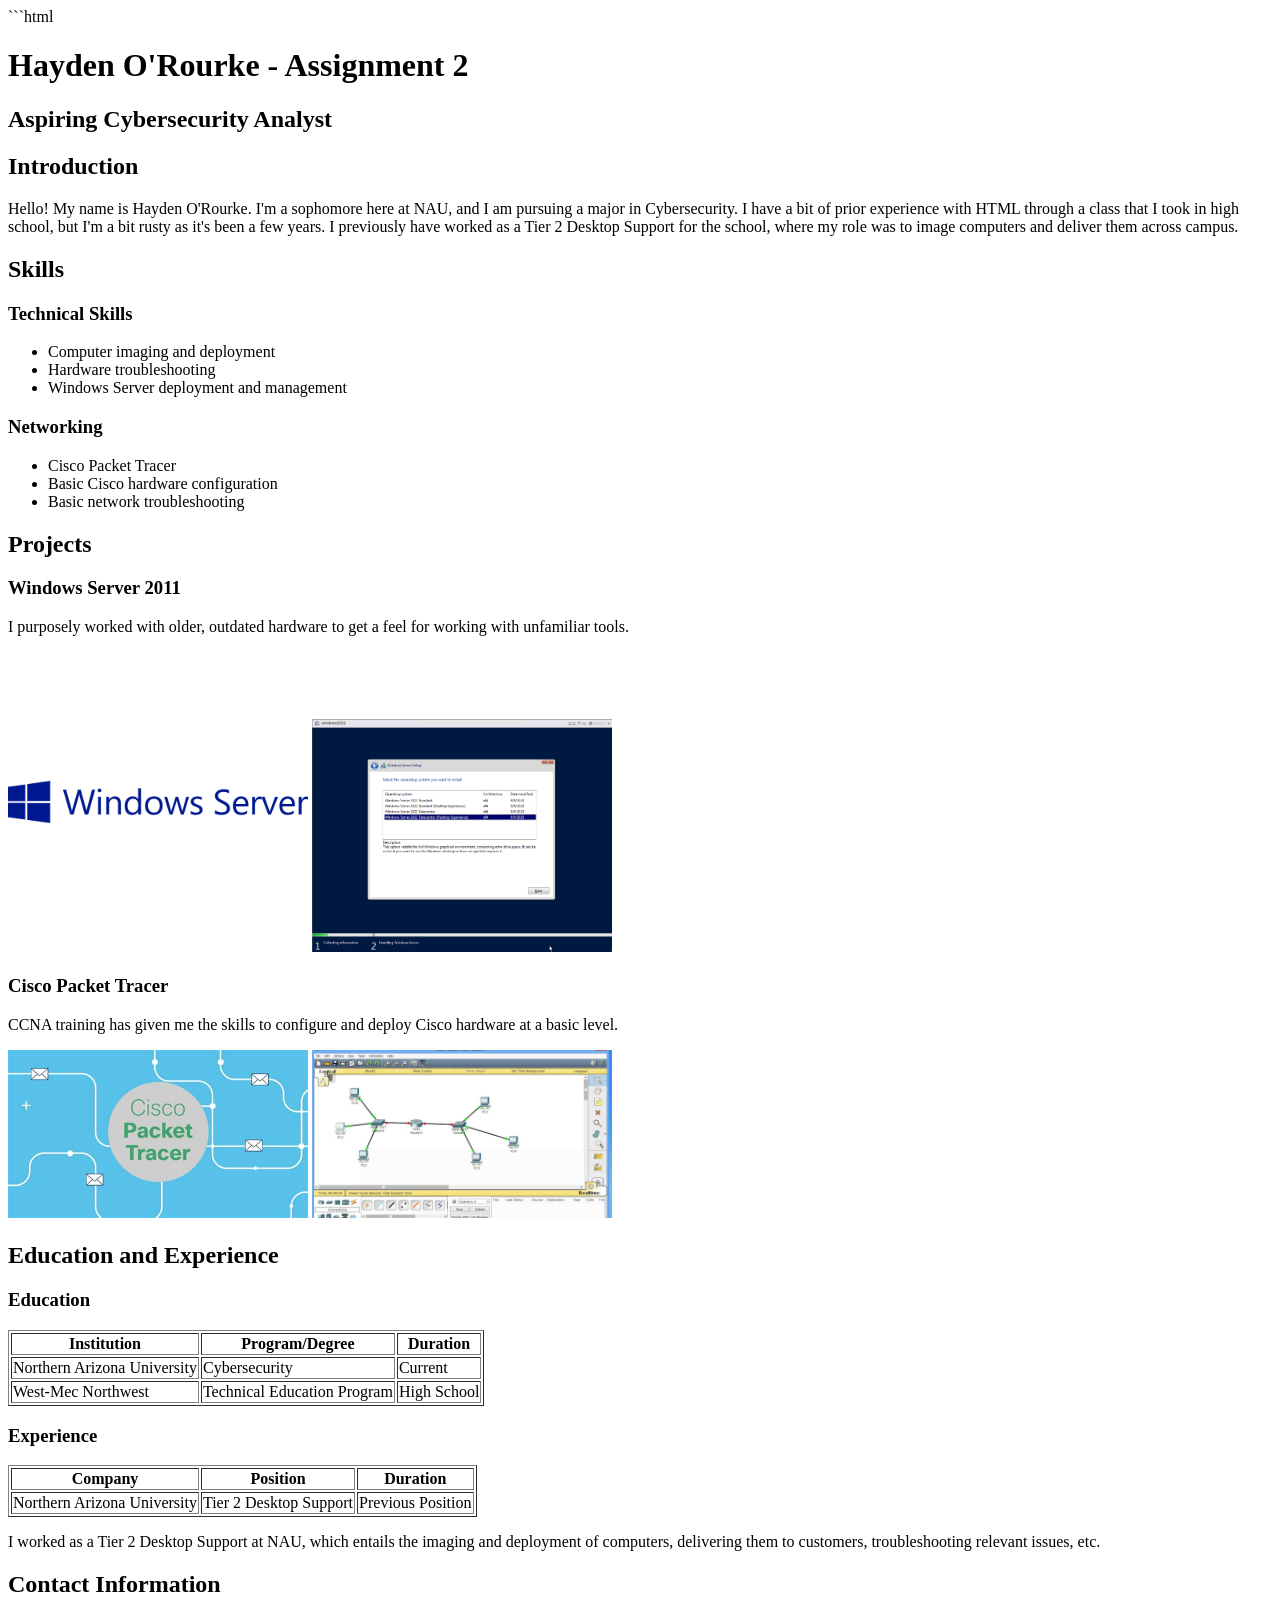
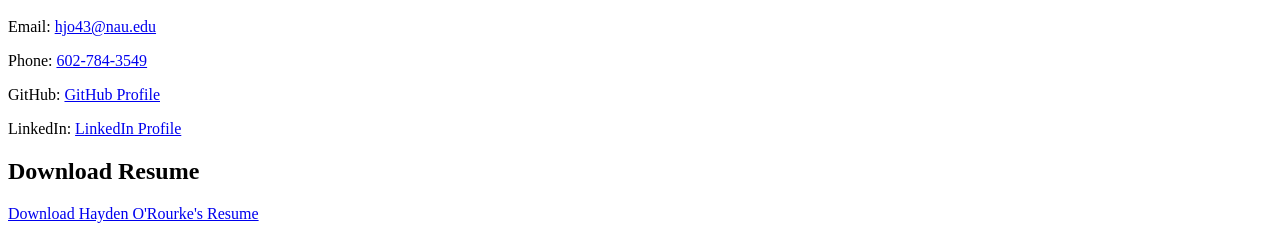
==== index.html @ 18f34282 "Add files via upload assignment-2 commit" ====
```html
<!DOCTYPE html>
<html>
<head>
    <title>[Hayden O'Rourke - CS-212 - Assignment 2]</title>
</head>

<body>

    <h1>Hayden O'Rourke - Assignment 2</h1>
    <h2>Aspiring Cybersecurity Analyst</h2>

    <h2>Introduction</h2>
    <p>Hello! My name is Hayden O'Rourke. I'm a sophomore here at NAU, and I am pursuing a major in Cybersecurity. I have a bit of prior experience with HTML through a class that I took in high school, but I'm a bit rusty as it's been a few years. I previously have worked as a Tier 2 Desktop Support for the school, where my role was to image computers and deliver them across campus.</p>

    <h2>Skills</h2>

    <h3>Technical Skills</h3>
    <ul>
        <li>Computer imaging and deployment</li>
        <li>Hardware troubleshooting</li>
        <li>Windows Server deployment and management</li>
    </ul>

    <h3>Networking</h3>
    <ul>
        <li>Cisco Packet Tracer</li>
        <li>Basic Cisco hardware configuration</li>
        <li>Basic network troubleshooting</li>
    </ul>

    <h2>Projects</h2>

    <h3>Windows Server 2011</h3>
    <p>I purposely worked with older, outdated hardware to get a feel for working with unfamiliar tools.</p>

    <img src="windows-server-logo-01-3622531575.png" width="300">

    <img src="The-branding-has-not-changed-from-Windows-Server-2025-as-of-yet-1817640475.png" width="300">

    <h3>Cisco Packet Tracer</h3>
    
    <p>CCNA training has given me the skills to configure and deploy Cisco hardware at a basic level.</p>

    <img src="OIP-591332616.jpg" width="300">


    <img src="maxresdefault-2898280502.jpg" width="300">
    

    <h2>Education and Experience</h2>

    <h3>Education</h3>

    <table border="1">
        <tr>
            <th>Institution</th>
            <th>Program/Degree</th>
            <th>Duration</th>
        </tr>

        <tr>
            <td>Northern Arizona University</td>
            <td>Cybersecurity</td>
            <td>Current</td>
        </tr>

        <tr>
            <td>West-Mec Northwest</td>
            <td>Technical Education Program</td>
            <td>High School</td>
        </tr>
    </table>

    <h3>Experience</h3>

    <table border="1">
        <tr>
            <th>Company</th>
            <th>Position</th>
            <th>Duration</th>
        </tr>

        <tr>
            <td>Northern Arizona University</td>
            <td>Tier 2 Desktop Support</td>
            <td>Previous Position</td>
        </tr>
    </table>

    <p>I worked as a Tier 2 Desktop Support at NAU, which entails the imaging and deployment of computers, delivering them to customers, troubleshooting relevant issues, etc.</p>

    <h2>Contact Information</h2>

    <p>Email: <a href="mailto:hjo43@nau.edu">hjo43@nau.edu</a></p>

    <p>Phone: <a href="tel:6027843549">602-784-3549</a></p>

    <p>GitHub: <a href="https://github.com/hjo43/cs212">GitHub Profile</a></p>

    <p>LinkedIn: <a href="https://www.linkedin.com/in/hayden-o-rourke-527332311/">LinkedIn Profile</a></p>

    <h2>Download Resume</h2>

    <p>
        <a href="Hayden O'Rourke Tier 2 Desktop Support Resume.pdf" download>
            Download Hayden O'Rourke's Resume
        </a>
    </p>

</body>
</html>
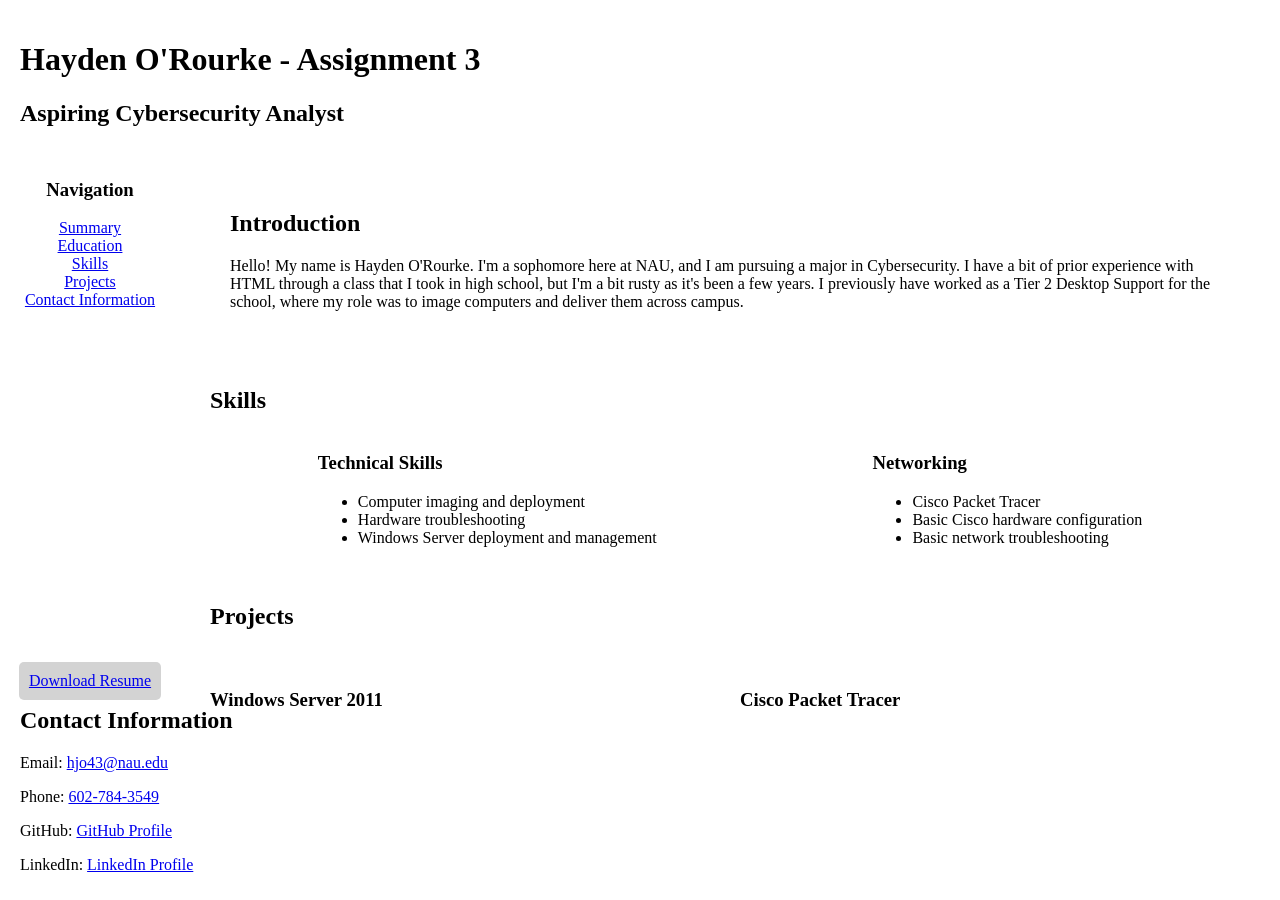
==== commit 9a201fa6: "homework 3 initial commit" ====
--- a/index.html
+++ b/index.html
@@ -1,112 +1,279 @@
-```html
 <!DOCTYPE html>
 <html>
 <head>
-    <title>[Hayden O'Rourke - CS-212 - Assignment 2]</title>
+    <title>[Hayden O'Rourke - CS-212 - Assignment 3]</title>
+
+    <style>
+        body {
+            margin: 0;
+            display: grid;
+            grid-template-areas:
+                "header header"
+                "nav main"
+                "footer footer";
+            grid-template-columns: 180px 1fr;
+            grid-template-rows: 140px 1fr 180px;
+            height: 100vh;
+        }
+
+        header {
+            grid-area: header;
+            padding: 20px;
+        }
+
+        nav {
+            grid-area: nav;
+            display: flex;
+            flex-direction: column;
+            justify-content: flex-start;
+            align-items: center;
+            padding: 20px;
+            position: relative;
+        }
+
+        main {
+            grid-area: main;
+            overflow: auto;
+            padding: 20px;
+        }
+
+        footer {
+            grid-area: footer;
+            position: relative;
+            padding: 20px;
+        }
+
+        #summary {
+            font-size: 16px;
+            margin: 20px;
+            padding: 10px;
+        }
+
+        #education {
+            font-size: 16px;
+            margin: 20px;
+            padding: 10px;
+        }
+
+        #experience {
+            font-size: 16px;
+            margin: 20px;
+            padding: 10px;
+        }
+
+        #skills {
+            display: flex;
+            justify-content: space-around;
+            align-items: center;
+            flex-wrap: wrap;
+            padding: 10px;
+        }
+
+        #skills h2 {
+            flex-basis: 100%;
+        }
+
+        #projects {
+            display: grid;
+            grid-template-columns: 1fr 1fr;
+            gap: 20px;
+            padding: 10px;
+        }
+
+        #projects h2 {
+            grid-column: 1 / 3;
+        }
+
+        #contact {
+            position: absolute;
+            bottom: 10px;
+            left: 20px;
+        }
+
+        #resume {
+            position: absolute;
+            bottom: 20px;
+            background-color: lightgray;
+            padding: 10px;
+            border-radius: 5px;
+        }
+
+        #resume a:hover {
+            background-color: gray;
+        }
+    </style>
 </head>
 
 <body>
 
-    <h1>Hayden O'Rourke - Assignment 2</h1>
+<header>
+    <h1>Hayden O'Rourke - Assignment 3</h1>
     <h2>Aspiring Cybersecurity Analyst</h2>
-
-    <h2>Introduction</h2>
-    <p>Hello! My name is Hayden O'Rourke. I'm a sophomore here at NAU, and I am pursuing a major in Cybersecurity. I have a bit of prior experience with HTML through a class that I took in high school, but I'm a bit rusty as it's been a few years. I previously have worked as a Tier 2 Desktop Support for the school, where my role was to image computers and deliver them across campus.</p>
-
-    <h2>Skills</h2>
-
-    <h3>Technical Skills</h3>
-    <ul>
-        <li>Computer imaging and deployment</li>
-        <li>Hardware troubleshooting</li>
-        <li>Windows Server deployment and management</li>
-    </ul>
-
-    <h3>Networking</h3>
-    <ul>
-        <li>Cisco Packet Tracer</li>
-        <li>Basic Cisco hardware configuration</li>
-        <li>Basic network troubleshooting</li>
-    </ul>
-
-    <h2>Projects</h2>
-
-    <h3>Windows Server 2011</h3>
-    <p>I purposely worked with older, outdated hardware to get a feel for working with unfamiliar tools.</p>
-
-    <img src="windows-server-logo-01-3622531575.png" width="300">
-
-    <img src="The-branding-has-not-changed-from-Windows-Server-2025-as-of-yet-1817640475.png" width="300">
-
-    <h3>Cisco Packet Tracer</h3>
-    
-    <p>CCNA training has given me the skills to configure and deploy Cisco hardware at a basic level.</p>
-
-    <img src="OIP-591332616.jpg" width="300">
-
-
-    <img src="maxresdefault-2898280502.jpg" width="300">
-    
-
-    <h2>Education and Experience</h2>
-
-    <h3>Education</h3>
-
-    <table border="1">
-        <tr>
-            <th>Institution</th>
-            <th>Program/Degree</th>
-            <th>Duration</th>
-        </tr>
-
-        <tr>
-            <td>Northern Arizona University</td>
-            <td>Cybersecurity</td>
-            <td>Current</td>
-        </tr>
-
-        <tr>
-            <td>West-Mec Northwest</td>
-            <td>Technical Education Program</td>
-            <td>High School</td>
-        </tr>
-    </table>
-
-    <h3>Experience</h3>
-
-    <table border="1">
-        <tr>
-            <th>Company</th>
-            <th>Position</th>
-            <th>Duration</th>
-        </tr>
-
-        <tr>
-            <td>Northern Arizona University</td>
-            <td>Tier 2 Desktop Support</td>
-            <td>Previous Position</td>
-        </tr>
-    </table>
-
-    <p>I worked as a Tier 2 Desktop Support at NAU, which entails the imaging and deployment of computers, delivering them to customers, troubleshooting relevant issues, etc.</p>
-
-    <h2>Contact Information</h2>
-
-    <p>Email: <a href="mailto:hjo43@nau.edu">hjo43@nau.edu</a></p>
-
-    <p>Phone: <a href="tel:6027843549">602-784-3549</a></p>
-
-    <p>GitHub: <a href="https://github.com/hjo43/cs212">GitHub Profile</a></p>
-
-    <p>LinkedIn: <a href="https://www.linkedin.com/in/hayden-o-rourke-527332311/">LinkedIn Profile</a></p>
-
-    <h2>Download Resume</h2>
-
-    <p>
+</header>
+
+<nav>
+    <h3>Navigation</h3>
+    <a href="#summary">Summary</a>
+    <a href="#education">Education</a>
+    <a href="#skills">Skills</a>
+    <a href="#projects">Projects</a>
+    <a href="#contact">Contact Information</a>
+
+    <div id="resume">
         <a href="Hayden O'Rourke Tier 2 Desktop Support Resume.pdf" download>
-            Download Hayden O'Rourke's Resume
+            Download Resume
         </a>
-    </p>
+    </div>
+</nav>
+
+<main>
+
+    <section id="summary">
+        <h2>Introduction</h2>
+
+        <p>
+            Hello! My name is Hayden O'Rourke. I'm a sophomore here at NAU,
+            and I am pursuing a major in Cybersecurity. I have a bit of prior
+            experience with HTML through a class that I took in high school,
+            but I'm a bit rusty as it's been a few years. I previously have
+            worked as a Tier 2 Desktop Support for the school, where my role
+            was to image computers and deliver them across campus.
+        </p>
+    </section>
+
+    <section id="skills">
+        <h2>Skills</h2>
+
+        <div>
+            <h3>Technical Skills</h3>
+
+            <ul>
+                <li>Computer imaging and deployment</li>
+                <li>Hardware troubleshooting</li>
+                <li>Windows Server deployment and management</li>
+            </ul>
+        </div>
+
+        <div>
+            <h3>Networking</h3>
+
+            <ul>
+                <li>Cisco Packet Tracer</li>
+                <li>Basic Cisco hardware configuration</li>
+                <li>Basic network troubleshooting</li>
+            </ul>
+        </div>
+    </section>
+
+    <section id="projects">
+        <h2>Projects</h2>
+
+        <div>
+            <h3>Windows Server 2011</h3>
+
+            <p>
+                I purposely worked with older, outdated hardware to get a feel
+                for working with unfamiliar tools.
+            </p>
+
+            <img src="windows-server-logo-01-3622531575.png" width="300">
+
+            <img src="The-branding-has-not-changed-from-Windows-Server-2025-as-of-yet-1817640475.png" width="300">
+        </div>
+
+        <div>
+            <h3>Cisco Packet Tracer</h3>
+
+            <p>
+                CCNA training has given me the skills to configure and deploy
+                Cisco hardware at a basic level.
+            </p>
+
+            <img src="OIP-591332616.jpg" width="300">
+
+            <img src="maxresdefault-2898280502.jpg" width="300">
+        </div>
+    </section>
+
+    <section id="education">
+        <h2>Education</h2>
+
+        <table border="1">
+            <tr>
+                <th>Institution</th>
+                <th>Program/Degree</th>
+                <th>Duration</th>
+            </tr>
+
+            <tr>
+                <td>Northern Arizona University</td>
+                <td>Cybersecurity</td>
+                <td>Current</td>
+            </tr>
+
+            <tr>
+                <td>West-Mec Northwest</td>
+                <td>Technical Education Program</td>
+                <td>High School</td>
+            </tr>
+        </table>
+    </section>
+
+    <section id="experience">
+        <h2>Experience</h2>
+
+        <table border="1">
+            <tr>
+                <th>Company</th>
+                <th>Position</th>
+                <th>Duration</th>
+            </tr>
+
+            <tr>
+                <td>Northern Arizona University</td>
+                <td>Tier 2 Desktop Support</td>
+                <td>Previous Position</td>
+            </tr>
+        </table>
+
+        <p>
+            I worked as a Tier 2 Desktop Support at NAU, which entails the
+            imaging and deployment of computers, delivering them to customers,
+            troubleshooting relevant issues, etc.
+        </p>
+    </section>
+
+</main>
+
+<footer>
+
+    <div id="contact">
+        <h2>Contact Information</h2>
+
+        <p>
+            Email:
+            <a href="mailto:hjo43@nau.edu">hjo43@nau.edu</a>
+        </p>
+
+        <p>
+            Phone:
+            <a href="tel:6027843549">602-784-3549</a>
+        </p>
+
+        <p>
+            GitHub:
+            <a href="https://github.com/hjo43/cs212">GitHub Profile</a>
+        </p>
+
+        <p>
+            LinkedIn:
+            <a href="https://www.linkedin.com/in/hayden-o-rourke-527332311/">
+                LinkedIn Profile
+            </a>
+        </p>
+    </div>
+
+</footer>
 
 </body>
-</html>
+</html>
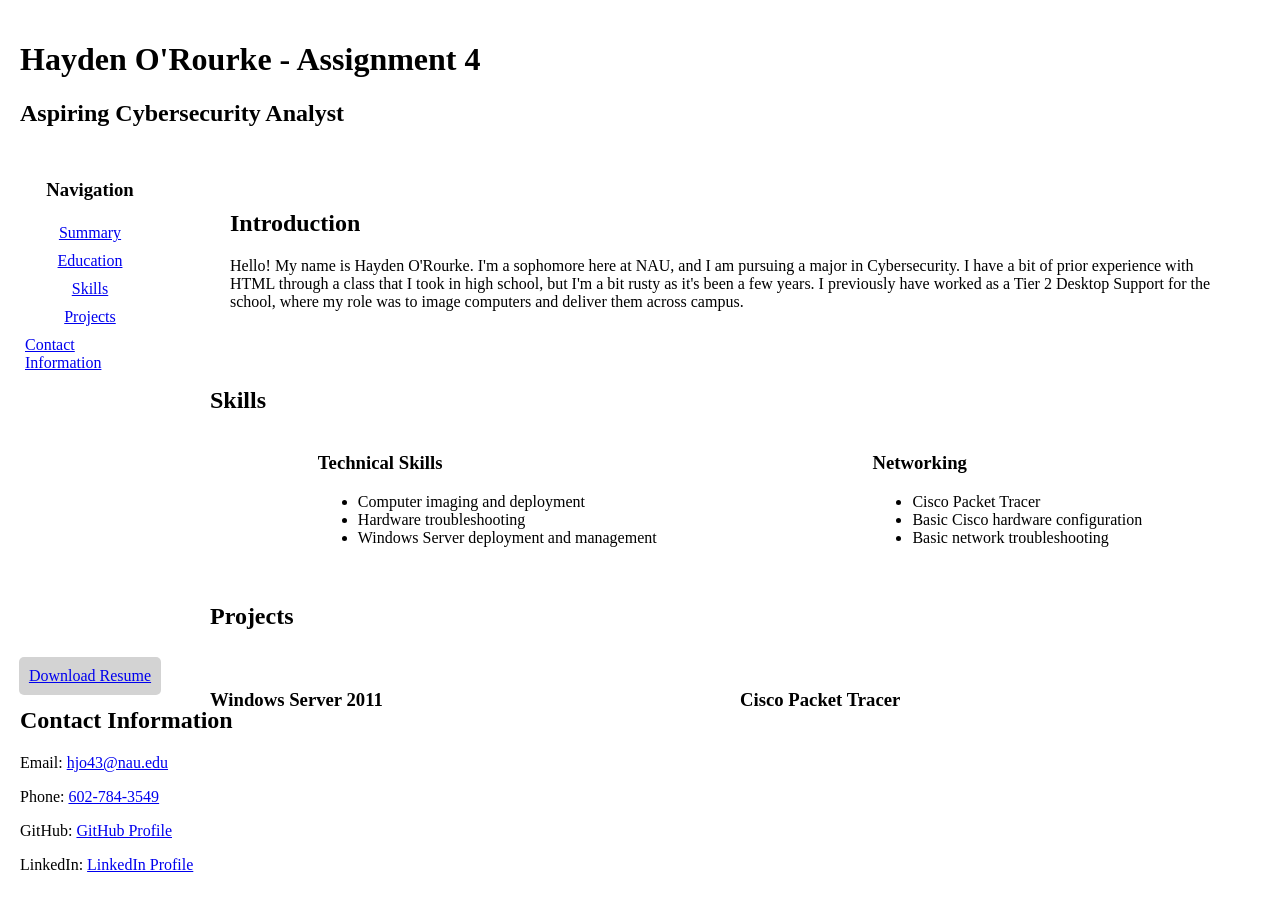
==== commit 334e496c: "assignment 4 init commit" ====
--- a/index.html
+++ b/index.html
@@ -1,7 +1,7 @@
 <!DOCTYPE html>
 <html>
 <head>
-    <title>[Hayden O'Rourke - CS-212 - Assignment 3]</title>
+    <title>[Hayden O'Rourke - CS-212 - Assignment 4]</title>
 
     <style>
         body {
@@ -19,6 +19,10 @@
         header {
             grid-area: header;
             padding: 20px;
+            position: sticky;
+            top: 0;
+            background-color: white;
+            z-index: 1;
         }
 
         nav {
@@ -31,6 +35,10 @@
             position: relative;
         }
 
+        nav a {
+            margin: 5px;
+        }
+
         main {
             grid-area: main;
             overflow: auto;
@@ -73,6 +81,16 @@
             flex-basis: 100%;
         }
 
+        #skills li {
+            transition: transform 0.3s, background-color 0.3s;
+        }
+
+        #skills li:hover {
+            transform: scale(1.1);
+            background-color: lightgray;
+            border-radius: 5px;
+        }
+
         #projects {
             display: grid;
             grid-template-columns: 1fr 1fr;
@@ -84,6 +102,22 @@
             grid-column: 1 / 3;
         }
 
+        #projects img {
+            float: left;
+            width: 300px;
+            margin: 10px;
+            transition: opacity 0.3s, transform 0.3s;
+        }
+
+        #projects img:hover {
+            opacity: 0.7;
+            transform: scale(1.05);
+        }
+
+        #projects div {
+            overflow: auto;
+        }
+
         #contact {
             position: absolute;
             bottom: 10px;
@@ -93,13 +127,123 @@
         #resume {
             position: absolute;
             bottom: 20px;
+        }
+
+        #resume a {
+            display: block;
             background-color: lightgray;
             padding: 10px;
             border-radius: 5px;
+            transition: background-color 0.3s, border-radius 0.3s, box-shadow 0.3s;
         }
 
         #resume a:hover {
             background-color: gray;
+            border-radius: 10px;
+            box-shadow: 2px 2px 5px gray;
+        }
+
+        /* Tablet */
+        @media (max-width: 1024px) {
+            body {
+                grid-template-columns: 150px 1fr;
+            }
+
+            #projects {
+                grid-template-columns: 1fr;
+            }
+
+            #projects h2 {
+                grid-column: 1;
+            }
+        }
+
+        /* Smaller tablets and phones */
+        @media (max-width: 768px) {
+            body {
+                grid-template-areas:
+                    "header"
+                    "nav"
+                    "main"
+                    "footer";
+                grid-template-columns: 1fr;
+                grid-template-rows: auto auto 1fr auto;
+                height: 100vh;
+            }
+
+            header {
+                padding: 15px;
+            }
+
+            nav {
+                flex-direction: row;
+                flex-wrap: wrap;
+                justify-content: center;
+                padding: 10px;
+            }
+
+            nav h3 {
+                width: 100%;
+                text-align: center;
+            }
+
+            #resume {
+                position: static;
+                margin: 5px;
+            }
+
+            #projects {
+                grid-template-columns: 1fr;
+            }
+
+            #contact {
+                position: static;
+            }
+
+            footer {
+                padding: 10px;
+            }
+        }
+
+        /* Phones */
+        @media (max-width: 480px) {
+            header h1 {
+                font-size: 24px;
+            }
+
+            header h2 {
+                font-size: 18px;
+            }
+
+            main {
+                padding: 10px;
+            }
+
+            #summary,
+            #education,
+            #experience {
+                margin: 10px;
+                padding: 5px;
+            }
+
+            #skills {
+                display: flex;
+                flex-direction: column;
+                align-items: flex-start;
+            }
+
+            #skills h2 {
+                align-self: center;
+            }
+
+            #projects img {
+                width: 45%;
+                margin: 5px;
+            }
+
+            table {
+                width: 100%;
+            }
         }
     </style>
 </head>
@@ -107,12 +251,13 @@
 <body>
 
 <header>
-    <h1>Hayden O'Rourke - Assignment 3</h1>
+    <h1>Hayden O'Rourke - Assignment 4</h1>
     <h2>Aspiring Cybersecurity Analyst</h2>
 </header>
 
 <nav>
     <h3>Navigation</h3>
+
     <a href="#summary">Summary</a>
     <a href="#education">Education</a>
     <a href="#skills">Skills</a>
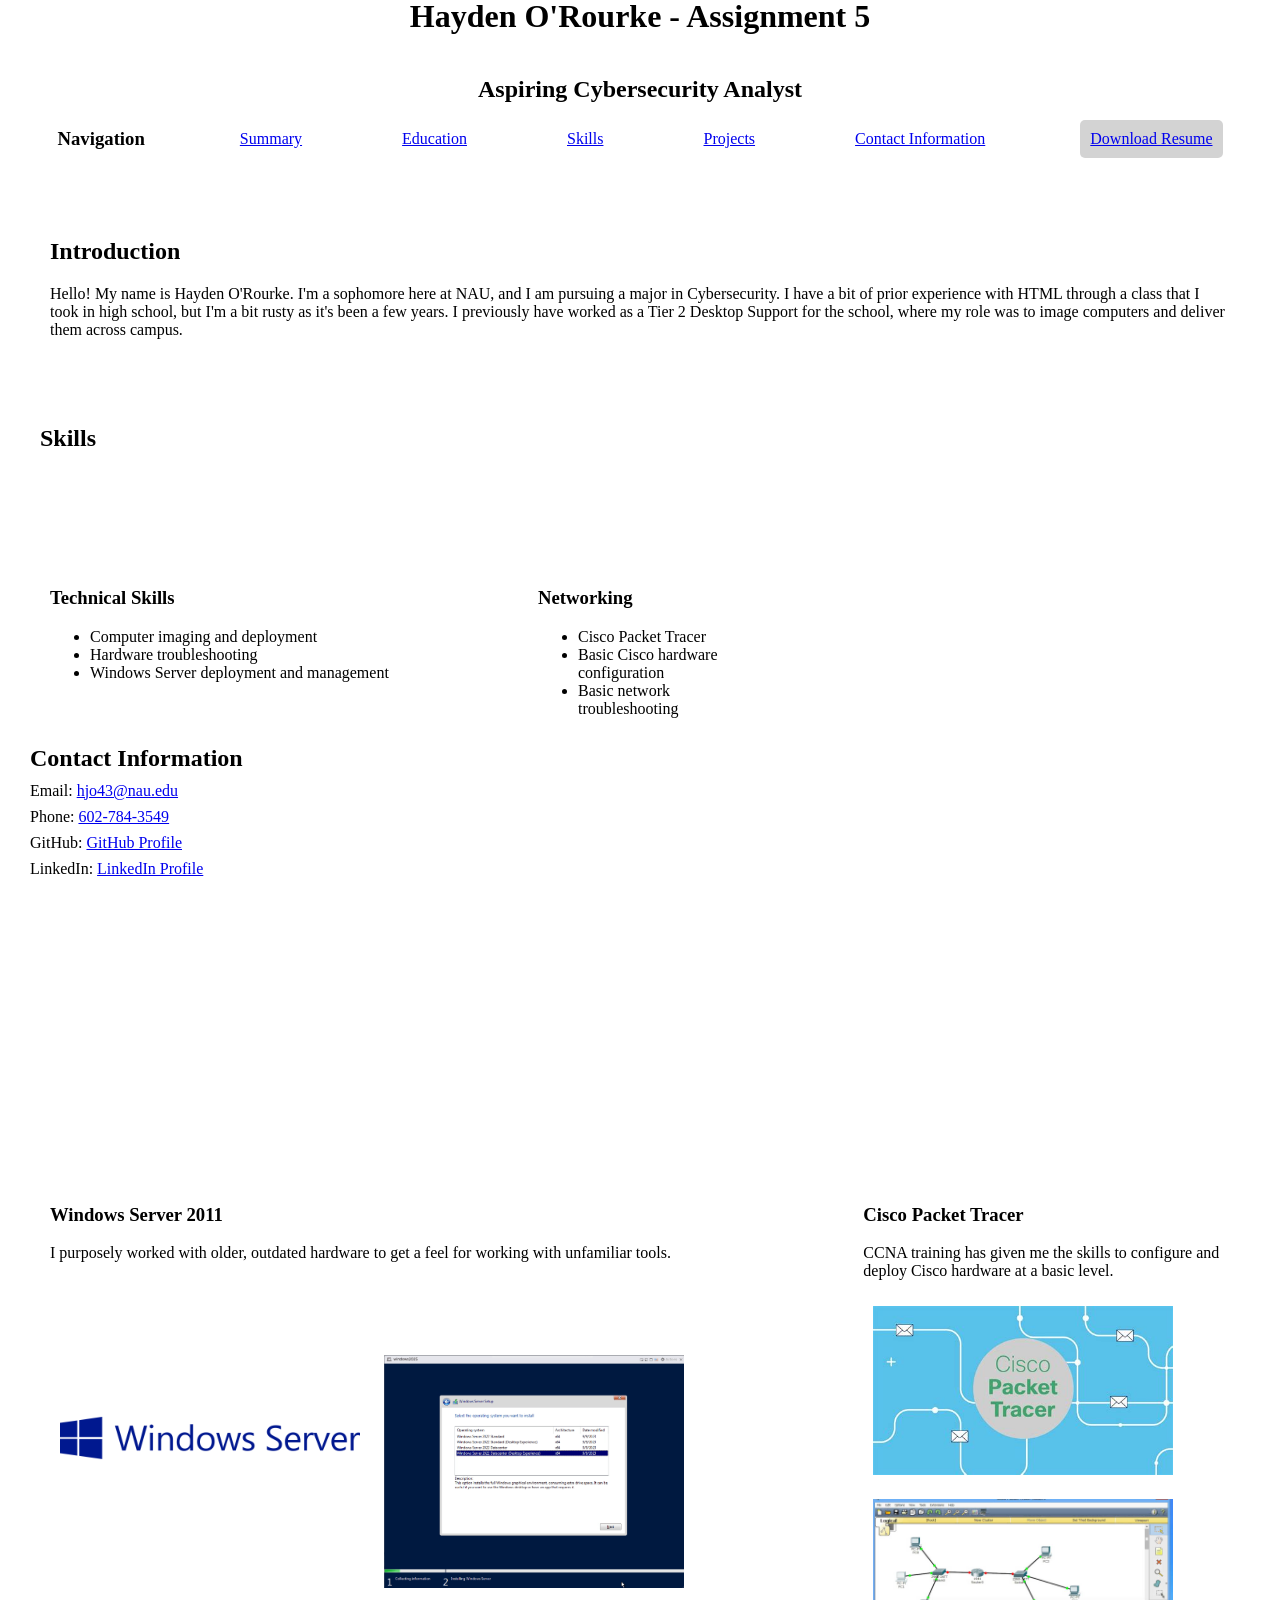
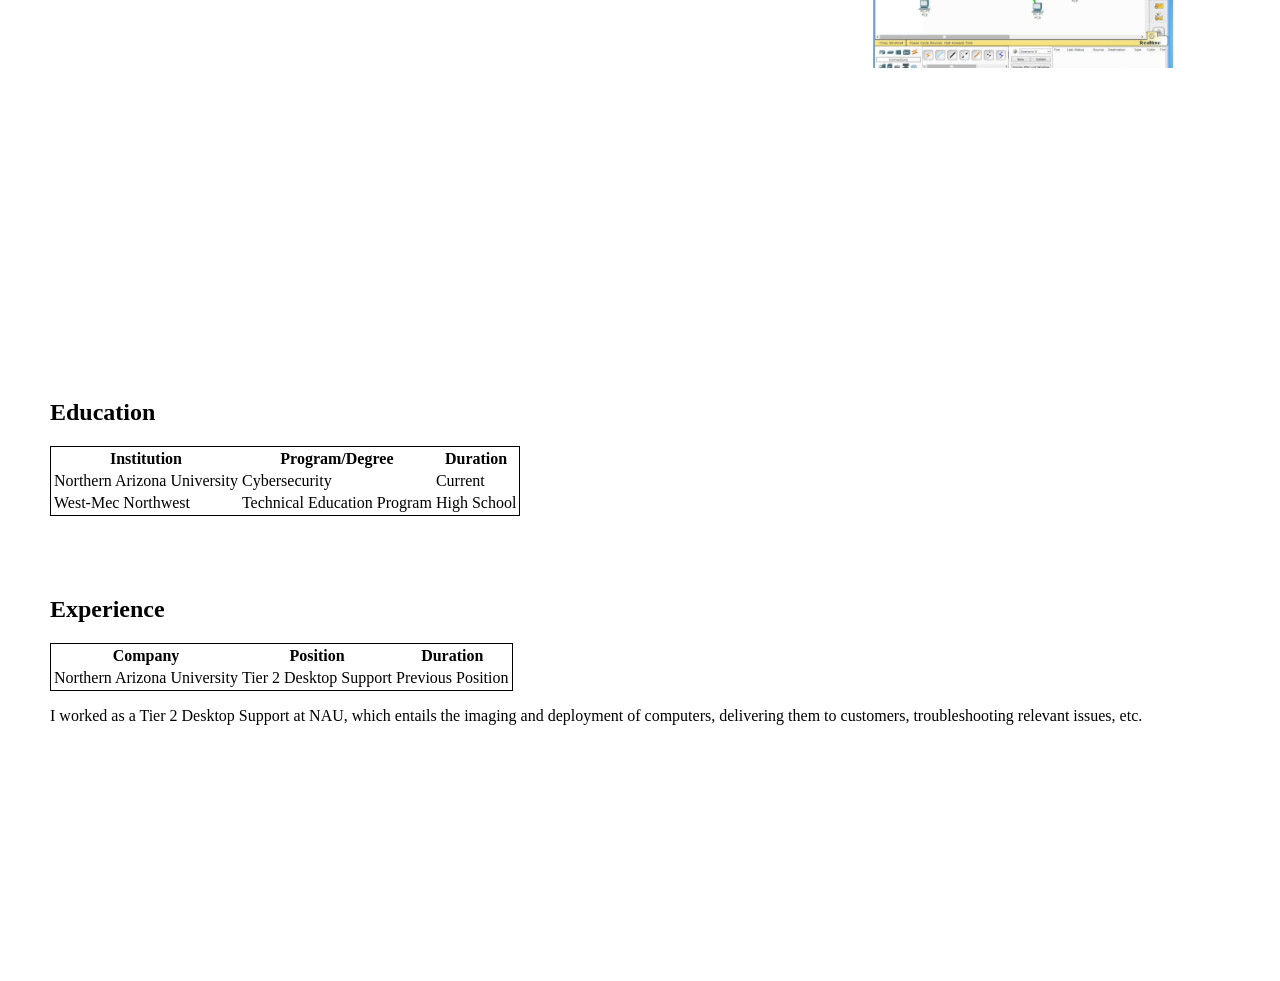
==== commit 09b041bd: "hw5 init commit" ====
--- a/index.html
+++ b/index.html
@@ -1,84 +1,127 @@
 <!DOCTYPE html>
 <html>
 <head>
-    <title>[Hayden O'Rourke - CS-212 - Assignment 4]</title>
+    <title>[Hayden O'Rourke - CS-212 - Assignment 5]</title>
 
     <style>
         body {
             margin: 0;
-            display: grid;
-            grid-template-areas:
-                "header header"
-                "nav main"
-                "footer footer";
-            grid-template-columns: 180px 1fr;
-            grid-template-rows: 140px 1fr 180px;
-            height: 100vh;
-        }
-
-        header {
-            grid-area: header;
-            padding: 20px;
-            position: sticky;
-            top: 0;
-            background-color: white;
-            z-index: 1;
-        }
-
-        nav {
-            grid-area: nav;
+            padding-top: 100px;
+            padding-bottom: 200px;
             display: flex;
             flex-direction: column;
-            justify-content: flex-start;
+            min-height: 100vh;
+        }
+
+        header {
+            position: fixed;
+            top: 0;
+            left: 0;
+            width: 100%;
+            height: 100px;
+            display: flex;
+            flex-direction: column;
+            justify-content: center;
             align-items: center;
-            padding: 20px;
-            position: relative;
-        }
-
-        nav a {
-            margin: 5px;
-        }
-
-        main {
-            grid-area: main;
-            overflow: auto;
-            padding: 20px;
-        }
-
-        footer {
-            grid-area: footer;
-            position: relative;
-            padding: 20px;
-        }
-
-        #summary {
-            font-size: 16px;
-            margin: 20px;
-            padding: 10px;
-        }
-
-        #education {
-            font-size: 16px;
-            margin: 20px;
-            padding: 10px;
-        }
-
-        #experience {
-            font-size: 16px;
-            margin: 20px;
-            padding: 10px;
-        }
-
-        #skills {
+            background-color: white;
+            flex-shrink: 0;
+            z-index: 1;
+        }
+
+        nav {
             display: flex;
             justify-content: space-around;
             align-items: center;
+            padding: 15px;
+            gap: 5px;
+        }
+
+        nav h3 {
+            flex-grow: 1;
+            margin: 5px;
+            text-align: center;
+        }
+
+        nav a {
+            flex-grow: 1;
+            text-align: center;
+            padding: 10px;
+        }
+
+        #resume {
+            flex-grow: 1;
+            text-align: center;
+            margin: 5px;
+        }
+
+        #resume a {
+            display: inline-block;
+            background-color: lightgray;
+            padding: 10px;
+            border-radius: 5px;
+            transition: background-color 0.3s, border-radius 0.3s, box-shadow 0.3s;
+        }
+
+        #resume a:hover {
+            background-color: gray;
+            border-radius: 10px;
+            box-shadow: 2px 2px 5px gray;
+        }
+
+        main {
+            display: flex;
+            flex-direction: column;
             flex-wrap: wrap;
-            padding: 10px;
+            flex-grow: 1;
+            flex-shrink: 1;
+            padding: 20px;
+            margin: 0 10px;
+            gap: 20px;
+        }
+
+        #summary {
+            font-size: 16px;
+            margin: 10px;
+            padding: 10px;
+            flex-grow: 1;
+            flex-shrink: 1;
+        }
+
+        #education {
+            font-size: 16px;
+            margin: 10px;
+            padding: 10px;
+            flex-grow: 1;
+            flex-shrink: 1;
+        }
+
+        #experience {
+            font-size: 16px;
+            margin: 10px;
+            padding: 10px;
+            flex-grow: 1;
+            flex-shrink: 1;
+        }
+
+        #skills {
+            display: grid;
+            grid-template-columns: repeat(auto-fill, minmax(200px, 1fr));
+            gap: 20px;
+            padding: 10px;
+            flex-grow: 1;
+            flex-shrink: 1;
         }
 
         #skills h2 {
-            flex-basis: 100%;
+            grid-column: 1 / -1;
+        }
+
+        #skills div {
+            padding: 10px;
+        }
+
+        #skills div:first-of-type {
+            grid-column: span 2;
         }
 
         #skills li {
@@ -93,18 +136,29 @@
 
         #projects {
             display: grid;
-            grid-template-columns: 1fr 1fr;
+            grid-template-columns: repeat(auto-fill, minmax(300px, 1fr));
             gap: 20px;
             padding: 10px;
+            flex-grow: 1;
+            flex-shrink: 1;
         }
 
         #projects h2 {
-            grid-column: 1 / 3;
+            grid-column: 1 / -1;
+        }
+
+        #projects div {
+            padding: 10px;
+            overflow: auto;
+        }
+
+        #projects div:first-of-type {
+            grid-column: span 2;
         }
 
         #projects img {
-            float: left;
             width: 300px;
+            max-width: 100%;
             margin: 10px;
             transition: opacity 0.3s, transform 0.3s;
         }
@@ -114,99 +168,112 @@
             transform: scale(1.05);
         }
 
-        #projects div {
-            overflow: auto;
+        footer {
+            position: fixed;
+            bottom: 0;
+            left: 0;
+            width: 100%;
+            height: 180px;
+            display: flex;
+            justify-content: flex-start;
+            align-items: center;
+            padding: 10px;
+            box-sizing: border-box;
+            background-color: white;
+            flex-shrink: 0;
         }
 
         #contact {
-            position: absolute;
-            bottom: 10px;
-            left: 20px;
-        }
-
-        #resume {
-            position: absolute;
-            bottom: 20px;
-        }
-
-        #resume a {
-            display: block;
-            background-color: lightgray;
-            padding: 10px;
-            border-radius: 5px;
-            transition: background-color 0.3s, border-radius 0.3s, box-shadow 0.3s;
-        }
-
-        #resume a:hover {
-            background-color: gray;
-            border-radius: 10px;
-            box-shadow: 2px 2px 5px gray;
-        }
-
-        /* Tablet */
+            margin-left: 20px;
+        }
+
+        #contact h2 {
+            margin: 10px 0;
+        }
+
+        #contact p {
+            margin: 8px 0;
+        }
+
+        table {
+            border: 1px solid black;
+        }
+
         @media (max-width: 1024px) {
+            #skills {
+                grid-template-columns: repeat(auto-fill, minmax(180px, 1fr));
+            }
+
+            #projects {
+                grid-template-columns: repeat(auto-fill, minmax(250px, 1fr));
+            }
+
+            #skills div:first-of-type,
+            #projects div:first-of-type {
+                grid-column: span 1;
+            }
+        }
+
+        @media (max-width: 768px) {
             body {
-                grid-template-columns: 150px 1fr;
+                padding-top: 120px;
+                padding-bottom: 180px;
+            }
+
+            header {
+                height: 120px;
+            }
+
+            nav {
+                flex-wrap: wrap;
+            }
+
+            nav h3 {
+                width: 100%;
+            }
+
+            nav a {
+                flex-grow: 1;
+                min-width: 100px;
+            }
+
+            main {
+                flex-direction: column;
+                padding: 10px;
+            }
+
+            #skills {
+                grid-template-columns: 1fr;
             }
 
             #projects {
                 grid-template-columns: 1fr;
             }
 
-            #projects h2 {
-                grid-column: 1;
-            }
-        }
-
-        /* Smaller tablets and phones */
-        @media (max-width: 768px) {
+            #skills div:first-of-type,
+            #projects div:first-of-type {
+                grid-column: span 1;
+            }
+
+            footer {
+                height: 180px;
+            }
+
+            #contact {
+                margin-left: 10px;
+            }
+        }
+
+        @media (max-width: 480px) {
             body {
-                grid-template-areas:
-                    "header"
-                    "nav"
-                    "main"
-                    "footer";
-                grid-template-columns: 1fr;
-                grid-template-rows: auto auto 1fr auto;
-                height: 100vh;
+                padding-top: 130px;
+                padding-bottom: 190px;
             }
 
             header {
-                padding: 15px;
-            }
-
-            nav {
-                flex-direction: row;
-                flex-wrap: wrap;
-                justify-content: center;
-                padding: 10px;
-            }
-
-            nav h3 {
-                width: 100%;
-                text-align: center;
-            }
-
-            #resume {
-                position: static;
-                margin: 5px;
-            }
-
-            #projects {
-                grid-template-columns: 1fr;
-            }
-
-            #contact {
-                position: static;
-            }
-
-            footer {
-                padding: 10px;
-            }
-        }
-
-        /* Phones */
-        @media (max-width: 480px) {
+                height: 130px;
+            }
+
             header h1 {
                 font-size: 24px;
             }
@@ -215,25 +282,35 @@
                 font-size: 18px;
             }
 
+            nav {
+                padding: 5px;
+            }
+
+            nav a {
+                min-width: 80px;
+                padding: 5px;
+            }
+
             main {
-                padding: 10px;
+                padding: 5px;
+                margin: 0;
             }
 
             #summary,
             #education,
             #experience {
-                margin: 10px;
+                margin: 5px;
                 padding: 5px;
             }
 
             #skills {
-                display: flex;
-                flex-direction: column;
-                align-items: flex-start;
-            }
-
-            #skills h2 {
-                align-self: center;
+                grid-template-columns: 1fr;
+                padding: 5px;
+            }
+
+            #projects {
+                grid-template-columns: 1fr;
+                padding: 5px;
             }
 
             #projects img {
@@ -244,6 +321,10 @@
             table {
                 width: 100%;
             }
+
+            footer {
+                height: 190px;
+            }
         }
     </style>
 </head>
@@ -251,7 +332,7 @@
 <body>
 
 <header>
-    <h1>Hayden O'Rourke - Assignment 4</h1>
+    <h1>Hayden O'Rourke - Assignment 5</h1>
     <h2>Aspiring Cybersecurity Analyst</h2>
 </header>
 
@@ -259,9 +340,13 @@
     <h3>Navigation</h3>
 
     <a href="#summary">Summary</a>
+
     <a href="#education">Education</a>
+
     <a href="#skills">Skills</a>
+
     <a href="#projects">Projects</a>
+
     <a href="#contact">Contact Information</a>
 
     <div id="resume">
@@ -343,7 +428,7 @@
     <section id="education">
         <h2>Education</h2>
 
-        <table border="1">
+        <table>
             <tr>
                 <th>Institution</th>
                 <th>Program/Degree</th>
@@ -367,7 +452,7 @@
     <section id="experience">
         <h2>Experience</h2>
 
-        <table border="1">
+        <table>
             <tr>
                 <th>Company</th>
                 <th>Position</th>
@@ -391,7 +476,6 @@
 </main>
 
 <footer>
-
     <div id="contact">
         <h2>Contact Information</h2>
 
@@ -417,7 +501,6 @@
             </a>
         </p>
     </div>
-
 </footer>
 
 </body>
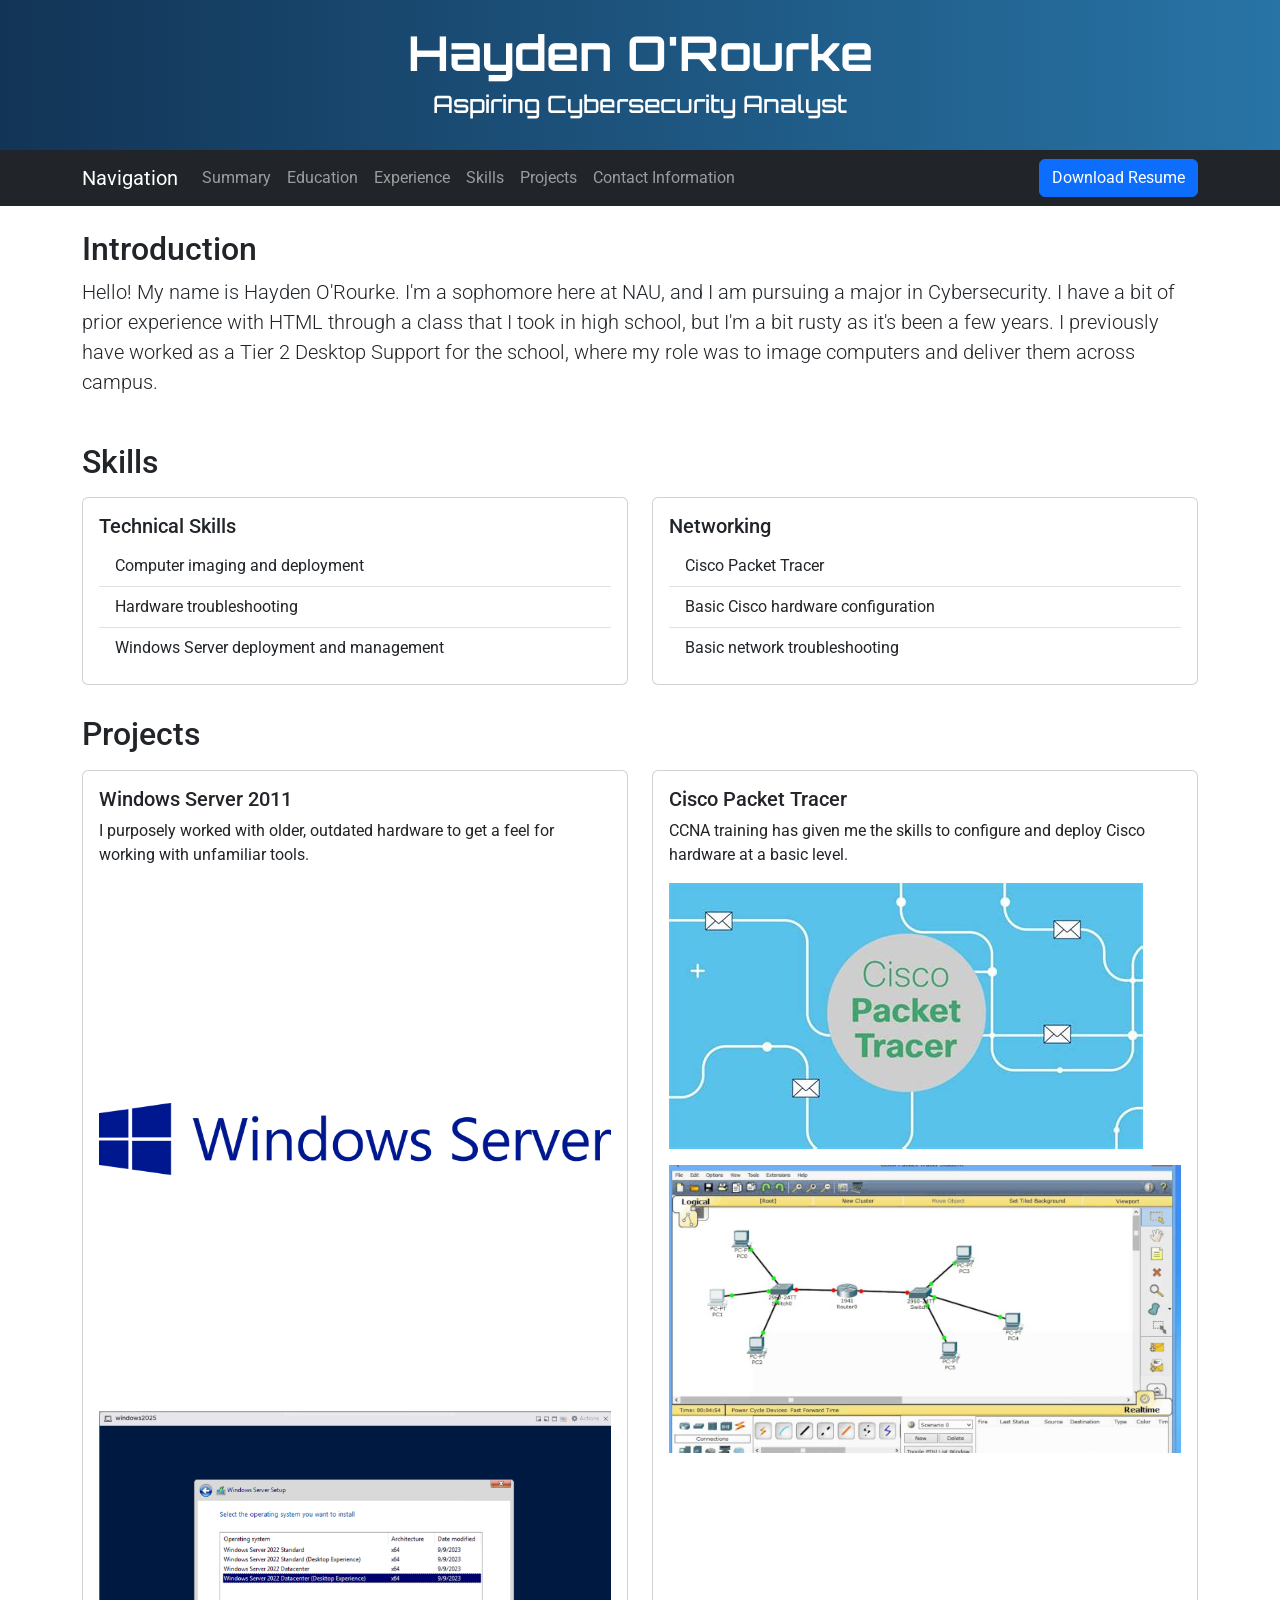
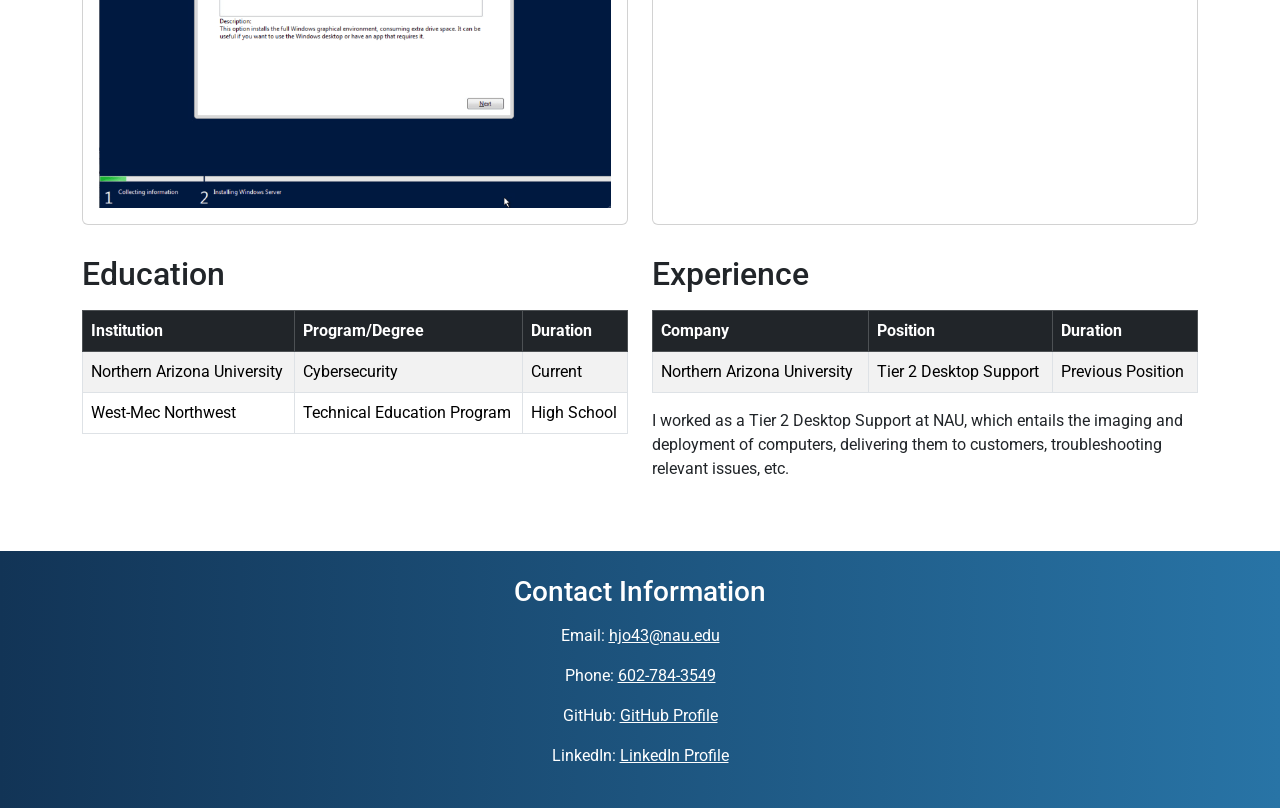
==== commit 8bc07b74: "Add files via upload" ====
--- a/index.html
+++ b/index.html
@@ -1,507 +1,268 @@
+
 <!DOCTYPE html>
-<html>
+<html lang="en">
 <head>
-    <title>[Hayden O'Rourke - CS-212 - Assignment 5]</title>
-
-    <style>
-        body {
-            margin: 0;
-            padding-top: 100px;
-            padding-bottom: 200px;
-            display: flex;
-            flex-direction: column;
-            min-height: 100vh;
-        }
-
-        header {
-            position: fixed;
-            top: 0;
-            left: 0;
-            width: 100%;
-            height: 100px;
-            display: flex;
-            flex-direction: column;
-            justify-content: center;
-            align-items: center;
-            background-color: white;
-            flex-shrink: 0;
-            z-index: 1;
-        }
-
-        nav {
-            display: flex;
-            justify-content: space-around;
-            align-items: center;
-            padding: 15px;
-            gap: 5px;
-        }
-
-        nav h3 {
-            flex-grow: 1;
-            margin: 5px;
-            text-align: center;
-        }
-
-        nav a {
-            flex-grow: 1;
-            text-align: center;
-            padding: 10px;
-        }
-
-        #resume {
-            flex-grow: 1;
-            text-align: center;
-            margin: 5px;
-        }
-
-        #resume a {
-            display: inline-block;
-            background-color: lightgray;
-            padding: 10px;
-            border-radius: 5px;
-            transition: background-color 0.3s, border-radius 0.3s, box-shadow 0.3s;
-        }
-
-        #resume a:hover {
-            background-color: gray;
-            border-radius: 10px;
-            box-shadow: 2px 2px 5px gray;
-        }
-
-        main {
-            display: flex;
-            flex-direction: column;
-            flex-wrap: wrap;
-            flex-grow: 1;
-            flex-shrink: 1;
-            padding: 20px;
-            margin: 0 10px;
-            gap: 20px;
-        }
-
-        #summary {
-            font-size: 16px;
-            margin: 10px;
-            padding: 10px;
-            flex-grow: 1;
-            flex-shrink: 1;
-        }
-
-        #education {
-            font-size: 16px;
-            margin: 10px;
-            padding: 10px;
-            flex-grow: 1;
-            flex-shrink: 1;
-        }
-
-        #experience {
-            font-size: 16px;
-            margin: 10px;
-            padding: 10px;
-            flex-grow: 1;
-            flex-shrink: 1;
-        }
-
-        #skills {
-            display: grid;
-            grid-template-columns: repeat(auto-fill, minmax(200px, 1fr));
-            gap: 20px;
-            padding: 10px;
-            flex-grow: 1;
-            flex-shrink: 1;
-        }
-
-        #skills h2 {
-            grid-column: 1 / -1;
-        }
-
-        #skills div {
-            padding: 10px;
-        }
-
-        #skills div:first-of-type {
-            grid-column: span 2;
-        }
-
-        #skills li {
-            transition: transform 0.3s, background-color 0.3s;
-        }
-
-        #skills li:hover {
-            transform: scale(1.1);
-            background-color: lightgray;
-            border-radius: 5px;
-        }
-
-        #projects {
-            display: grid;
-            grid-template-columns: repeat(auto-fill, minmax(300px, 1fr));
-            gap: 20px;
-            padding: 10px;
-            flex-grow: 1;
-            flex-shrink: 1;
-        }
-
-        #projects h2 {
-            grid-column: 1 / -1;
-        }
-
-        #projects div {
-            padding: 10px;
-            overflow: auto;
-        }
-
-        #projects div:first-of-type {
-            grid-column: span 2;
-        }
-
-        #projects img {
-            width: 300px;
-            max-width: 100%;
-            margin: 10px;
-            transition: opacity 0.3s, transform 0.3s;
-        }
-
-        #projects img:hover {
-            opacity: 0.7;
-            transform: scale(1.05);
-        }
-
-        footer {
-            position: fixed;
-            bottom: 0;
-            left: 0;
-            width: 100%;
-            height: 180px;
-            display: flex;
-            justify-content: flex-start;
-            align-items: center;
-            padding: 10px;
-            box-sizing: border-box;
-            background-color: white;
-            flex-shrink: 0;
-        }
-
-        #contact {
-            margin-left: 20px;
-        }
-
-        #contact h2 {
-            margin: 10px 0;
-        }
-
-        #contact p {
-            margin: 8px 0;
-        }
-
-        table {
-            border: 1px solid black;
-        }
-
-        @media (max-width: 1024px) {
-            #skills {
-                grid-template-columns: repeat(auto-fill, minmax(180px, 1fr));
-            }
-
-            #projects {
-                grid-template-columns: repeat(auto-fill, minmax(250px, 1fr));
-            }
-
-            #skills div:first-of-type,
-            #projects div:first-of-type {
-                grid-column: span 1;
-            }
-        }
-
-        @media (max-width: 768px) {
-            body {
-                padding-top: 120px;
-                padding-bottom: 180px;
-            }
-
-            header {
-                height: 120px;
-            }
-
-            nav {
-                flex-wrap: wrap;
-            }
-
-            nav h3 {
-                width: 100%;
-            }
-
-            nav a {
-                flex-grow: 1;
-                min-width: 100px;
-            }
-
-            main {
-                flex-direction: column;
-                padding: 10px;
-            }
-
-            #skills {
-                grid-template-columns: 1fr;
-            }
-
-            #projects {
-                grid-template-columns: 1fr;
-            }
-
-            #skills div:first-of-type,
-            #projects div:first-of-type {
-                grid-column: span 1;
-            }
-
-            footer {
-                height: 180px;
-            }
-
-            #contact {
-                margin-left: 10px;
-            }
-        }
-
-        @media (max-width: 480px) {
-            body {
-                padding-top: 130px;
-                padding-bottom: 190px;
-            }
-
-            header {
-                height: 130px;
-            }
-
-            header h1 {
-                font-size: 24px;
-            }
-
-            header h2 {
-                font-size: 18px;
-            }
-
-            nav {
-                padding: 5px;
-            }
-
-            nav a {
-                min-width: 80px;
-                padding: 5px;
-            }
-
-            main {
-                padding: 5px;
-                margin: 0;
-            }
-
-            #summary,
-            #education,
-            #experience {
-                margin: 5px;
-                padding: 5px;
-            }
-
-            #skills {
-                grid-template-columns: 1fr;
-                padding: 5px;
-            }
-
-            #projects {
-                grid-template-columns: 1fr;
-                padding: 5px;
-            }
-
-            #projects img {
-                width: 45%;
-                margin: 5px;
-            }
-
-            table {
-                width: 100%;
-            }
-
-            footer {
-                height: 190px;
-            }
-        }
-    </style>
+    <meta charset="UTF-8">
+    <meta name="viewport" content="width=device-width, initial-scale=1.0">
+
+    <title>Hayden O'Rourke - CS-212 - Homework 6</title>
+
+    <link href="https://cdn.jsdelivr.net/npm/bootstrap@5.3.3/dist/css/bootstrap.min.css" rel="stylesheet">
+
+    <link rel="stylesheet" href="styles.css">
+
+    <link href="https://fonts.googleapis.com/css2?family=Roboto:wght@400;700&family=Orbitron:wght@500;700&display=swap" rel="stylesheet">
 </head>
 
 <body>
 
-<header>
-    <h1>Hayden O'Rourke - Assignment 5</h1>
-    <h2>Aspiring Cybersecurity Analyst</h2>
-</header>
-
-<nav>
-    <h3>Navigation</h3>
-
-    <a href="#summary">Summary</a>
-
-    <a href="#education">Education</a>
-
-    <a href="#skills">Skills</a>
-
-    <a href="#projects">Projects</a>
-
-    <a href="#contact">Contact Information</a>
-
-    <div id="resume">
-        <a href="Hayden O'Rourke Tier 2 Desktop Support Resume.pdf" download>
-            Download Resume
-        </a>
-    </div>
-</nav>
-
-<main>
-
-    <section id="summary">
-        <h2>Introduction</h2>
-
-        <p>
-            Hello! My name is Hayden O'Rourke. I'm a sophomore here at NAU,
-            and I am pursuing a major in Cybersecurity. I have a bit of prior
-            experience with HTML through a class that I took in high school,
-            but I'm a bit rusty as it's been a few years. I previously have
-            worked as a Tier 2 Desktop Support for the school, where my role
-            was to image computers and deliver them across campus.
-        </p>
-    </section>
-
-    <section id="skills">
-        <h2>Skills</h2>
-
-        <div>
-            <h3>Technical Skills</h3>
-
-            <ul>
-                <li>Computer imaging and deployment</li>
-                <li>Hardware troubleshooting</li>
-                <li>Windows Server deployment and management</li>
-            </ul>
-        </div>
-
-        <div>
-            <h3>Networking</h3>
-
-            <ul>
-                <li>Cisco Packet Tracer</li>
-                <li>Basic Cisco hardware configuration</li>
-                <li>Basic network troubleshooting</li>
-            </ul>
-        </div>
-    </section>
-
-    <section id="projects">
-        <h2>Projects</h2>
-
-        <div>
-            <h3>Windows Server 2011</h3>
-
-            <p>
-                I purposely worked with older, outdated hardware to get a feel
-                for working with unfamiliar tools.
-            </p>
-
-            <img src="windows-server-logo-01-3622531575.png" width="300">
-
-            <img src="The-branding-has-not-changed-from-Windows-Server-2025-as-of-yet-1817640475.png" width="300">
-        </div>
-
-        <div>
-            <h3>Cisco Packet Tracer</h3>
-
-            <p>
-                CCNA training has given me the skills to configure and deploy
-                Cisco hardware at a basic level.
-            </p>
-
-            <img src="OIP-591332616.jpg" width="300">
-
-            <img src="maxresdefault-2898280502.jpg" width="300">
-        </div>
-    </section>
-
-    <section id="education">
-        <h2>Education</h2>
-
-        <table>
-            <tr>
-                <th>Institution</th>
-                <th>Program/Degree</th>
-                <th>Duration</th>
-            </tr>
-
-            <tr>
-                <td>Northern Arizona University</td>
-                <td>Cybersecurity</td>
-                <td>Current</td>
-            </tr>
-
-            <tr>
-                <td>West-Mec Northwest</td>
-                <td>Technical Education Program</td>
-                <td>High School</td>
-            </tr>
-        </table>
-    </section>
-
-    <section id="experience">
-        <h2>Experience</h2>
-
-        <table>
-            <tr>
-                <th>Company</th>
-                <th>Position</th>
-                <th>Duration</th>
-            </tr>
-
-            <tr>
-                <td>Northern Arizona University</td>
-                <td>Tier 2 Desktop Support</td>
-                <td>Previous Position</td>
-            </tr>
-        </table>
-
-        <p>
-            I worked as a Tier 2 Desktop Support at NAU, which entails the
-            imaging and deployment of computers, delivering them to customers,
-            troubleshooting relevant issues, etc.
-        </p>
-    </section>
-
-</main>
-
-<footer>
-    <div id="contact">
-        <h2>Contact Information</h2>
-
-        <p>
-            Email:
-            <a href="mailto:hjo43@nau.edu">hjo43@nau.edu</a>
-        </p>
-
-        <p>
-            Phone:
-            <a href="tel:6027843549">602-784-3549</a>
-        </p>
-
-        <p>
-            GitHub:
-            <a href="https://github.com/hjo43/cs212">GitHub Profile</a>
-        </p>
-
-        <p>
-            LinkedIn:
-            <a href="https://www.linkedin.com/in/hayden-o-rourke-527332311/">
-                LinkedIn Profile
-            </a>
-        </p>
-    </div>
-</footer>
+    <header class="text-white py-4">
+        <div class="container">
+            <div class="row">
+                <div class="col-12 text-center">
+                    <h1 class="display-5 fw-bold">Hayden O'Rourke</h1>
+                    <h2 class="h4">Aspiring Cybersecurity Analyst</h2>
+                </div>
+            </div>
+        </div>
+    </header>
+
+    <nav class="navbar navbar-expand-lg navbar-dark bg-dark">
+        <div class="container">
+            <a class="navbar-brand" href="#summary">Navigation</a>
+
+            <button class="navbar-toggler" type="button" data-bs-toggle="collapse" data-bs-target="#navbarContent" aria-controls="navbarContent" aria-expanded="false" aria-label="Toggle navigation">
+                <span class="navbar-toggler-icon"></span>
+            </button>
+
+            <div class="collapse navbar-collapse" id="navbarContent">
+                <ul class="navbar-nav me-auto mb-2 mb-lg-0">
+                    <li class="nav-item">
+                        <a class="nav-link" href="#summary">Summary</a>
+                    </li>
+                    <li class="nav-item">
+                        <a class="nav-link" href="#education">Education</a>
+                    </li>
+                    <li class="nav-item">
+                        <a class="nav-link" href="#experience">Experience</a>
+                    </li>
+                    <li class="nav-item">
+                        <a class="nav-link" href="#skills">Skills</a>
+                    </li>
+                    <li class="nav-item">
+                        <a class="nav-link" href="#projects">Projects</a>
+                    </li>
+                    <li class="nav-item">
+                        <a class="nav-link" href="#contact">Contact Information</a>
+                    </li>
+                </ul>
+
+                <a class="btn btn-primary" href="Hayden O'Rourke Tier 2 Desktop Support Resume.pdf" download>
+                    Download Resume
+                </a>
+            </div>
+        </div>
+    </nav>
+
+    <main class="container py-4">
+
+        <div class="row">
+
+            <section id="summary" class="col-12">
+                <h2 class="h2">Introduction</h2>
+
+                <p class="lead">
+                    Hello! My name is Hayden O'Rourke. I'm a sophomore here at NAU,
+                    and I am pursuing a major in Cybersecurity. I have a bit of prior
+                    experience with HTML through a class that I took in high school,
+                    but I'm a bit rusty as it's been a few years. I previously have
+                    worked as a Tier 2 Desktop Support for the school, where my role
+                    was to image computers and deliver them across campus.
+                </p>
+            </section>
+
+            <section id="skills" class="col-12">
+                <h2 class="h2 mb-3">Skills</h2>
+
+                <div class="row g-4">
+
+                    <div class="col-12 col-md-6">
+                        <div class="card h-100">
+                            <div class="card-body">
+                                <h3 class="h5 card-title">Technical Skills</h3>
+
+                                <ul class="list-group list-group-flush">
+                                    <li class="list-group-item">Computer imaging and deployment</li>
+                                    <li class="list-group-item">Hardware troubleshooting</li>
+                                    <li class="list-group-item">Windows Server deployment and management</li>
+                                </ul>
+                            </div>
+                        </div>
+                    </div>
+
+                    <div class="col-12 col-md-6">
+                        <div class="card h-100">
+                            <div class="card-body">
+                                <h3 class="h5 card-title">Networking</h3>
+
+                                <ul class="list-group list-group-flush">
+                                    <li class="list-group-item">Cisco Packet Tracer</li>
+                                    <li class="list-group-item">Basic Cisco hardware configuration</li>
+                                    <li class="list-group-item">Basic network troubleshooting</li>
+                                </ul>
+                            </div>
+                        </div>
+                    </div>
+
+                </div>
+            </section>
+
+            <section id="projects" class="col-12">
+                <h2 class="h2 mb-3">Projects</h2>
+
+                <div class="row g-4">
+
+                    <div class="col-12 col-md-6">
+                        <div class="card h-100">
+                            <div class="card-body">
+                                <h3 class="h5 card-title">Windows Server 2011</h3>
+
+                                <p class="card-text">
+                                    I purposely worked with older, outdated hardware to get a feel
+                                    for working with unfamiliar tools.
+                                </p>
+
+                                <img src="windows-server-logo-01-3622531575.png"
+                                     class="img-fluid mb-3"
+                                     alt="Windows Server logo">
+
+                                <img src="The-branding-has-not-changed-from-Windows-Server-2025-as-of-yet-1817640475.png"
+                                     class="img-fluid"
+                                     alt="Windows Server branding">
+                            </div>
+                        </div>
+                    </div>
+
+                    <div class="col-12 col-md-6">
+                        <div class="card h-100">
+                            <div class="card-body">
+                                <h3 class="h5 card-title">Cisco Packet Tracer</h3>
+
+                                <p class="card-text">
+                                    CCNA training has given me the skills to configure and deploy
+                                    Cisco hardware at a basic level.
+                                </p>
+
+                                <img src="OIP-591332616.jpg"
+                                     class="img-fluid mb-3"
+                                     alt="Cisco networking project">
+
+                                <img src="maxresdefault-2898280502.jpg"
+                                     class="img-fluid"
+                                     alt="Cisco Packet Tracer project">
+                            </div>
+                        </div>
+                    </div>
+
+                </div>
+            </section>
+
+            <section id="education" class="col-12 col-lg-6">
+                <h2 class="h2 mb-3">Education</h2>
+
+                <div class="table-responsive">
+                    <table class="table table-bordered table-striped table-hover">
+                        <thead class="table-dark">
+                            <tr>
+                                <th scope="col">Institution</th>
+                                <th scope="col">Program/Degree</th>
+                                <th scope="col">Duration</th>
+                            </tr>
+                        </thead>
+
+                        <tbody>
+                            <tr>
+                                <td>Northern Arizona University</td>
+                                <td>Cybersecurity</td>
+                                <td>Current</td>
+                            </tr>
+
+                            <tr>
+                                <td>West-Mec Northwest</td>
+                                <td>Technical Education Program</td>
+                                <td>High School</td>
+                            </tr>
+                        </tbody>
+                    </table>
+                </div>
+            </section>
+
+            <section id="experience" class="col-12 col-lg-6">
+                <h2 class="h2 mb-3">Experience</h2>
+
+                <div class="table-responsive">
+                    <table class="table table-bordered table-striped table-hover">
+                        <thead class="table-dark">
+                            <tr>
+                                <th scope="col">Company</th>
+                                <th scope="col">Position</th>
+                                <th scope="col">Duration</th>
+                            </tr>
+                        </thead>
+
+                        <tbody>
+                            <tr>
+                                <td>Northern Arizona University</td>
+                                <td>Tier 2 Desktop Support</td>
+                                <td>Previous Position</td>
+                            </tr>
+                        </tbody>
+                    </table>
+                </div>
+
+                <p>
+                    I worked as a Tier 2 Desktop Support at NAU, which entails the
+                    imaging and deployment of computers, delivering them to customers,
+                    troubleshooting relevant issues, etc.
+                </p>
+            </section>
+
+        </div>
+    </main>
+
+    <footer id="contact" class="text-white py-4">
+        <div class="container">
+            <div class="row">
+                <div class="col-12 text-center">
+                    <h2 class="h3 mb-3">Contact Information</h2>
+
+                    <p>
+                        Email:
+                        <a href="mailto:hjo43@nau.edu">hjo43@nau.edu</a>
+                    </p>
+
+                    <p>
+                        Phone:
+                        <a href="tel:6027843549">602-784-3549</a>
+                    </p>
+
+                    <p>
+                        GitHub:
+                        <a href="https://github.com/hjo43/cs212">GitHub Profile</a>
+                    </p>
+
+                    <p>
+                        LinkedIn:
+                        <a href="https://www.linkedin.com/in/hayden-o-rourke-527332311/">
+                            LinkedIn Profile
+                        </a>
+                    </p>
+                </div>
+            </div>
+        </div>
+    </footer>
+
+    <script src="https://cdn.jsdelivr.net/npm/bootstrap@5.3.3/dist/js/bootstrap.bundle.min.js"></script>
 
 </body>
 </html>
--- a/styles.css
+++ b/styles.css
@@ -0,0 +1,43 @@
+
+body {
+    font-family: 'Roboto', sans-serif;
+}
+
+header h1,
+header h2 {
+    font-family: 'Orbitron', sans-serif;
+}
+
+header {
+    background: linear-gradient(to right, #123456, #2874a6);
+}
+
+section {
+    margin-bottom: 30px;
+    scroll-margin-top: 20px;
+}
+
+.card {
+    transition: box-shadow 0.3s;
+}
+
+.card:hover {
+    box-shadow: 0 4px 10px gray;
+}
+
+.navbar .nav-link:hover {
+    color: white;
+    text-decoration: underline;
+}
+
+footer {
+    background: linear-gradient(to right, #123456, #2874a6);
+}
+
+footer a {
+    color: white;
+}
+
+footer a:hover {
+    color: #add8e6;
+}
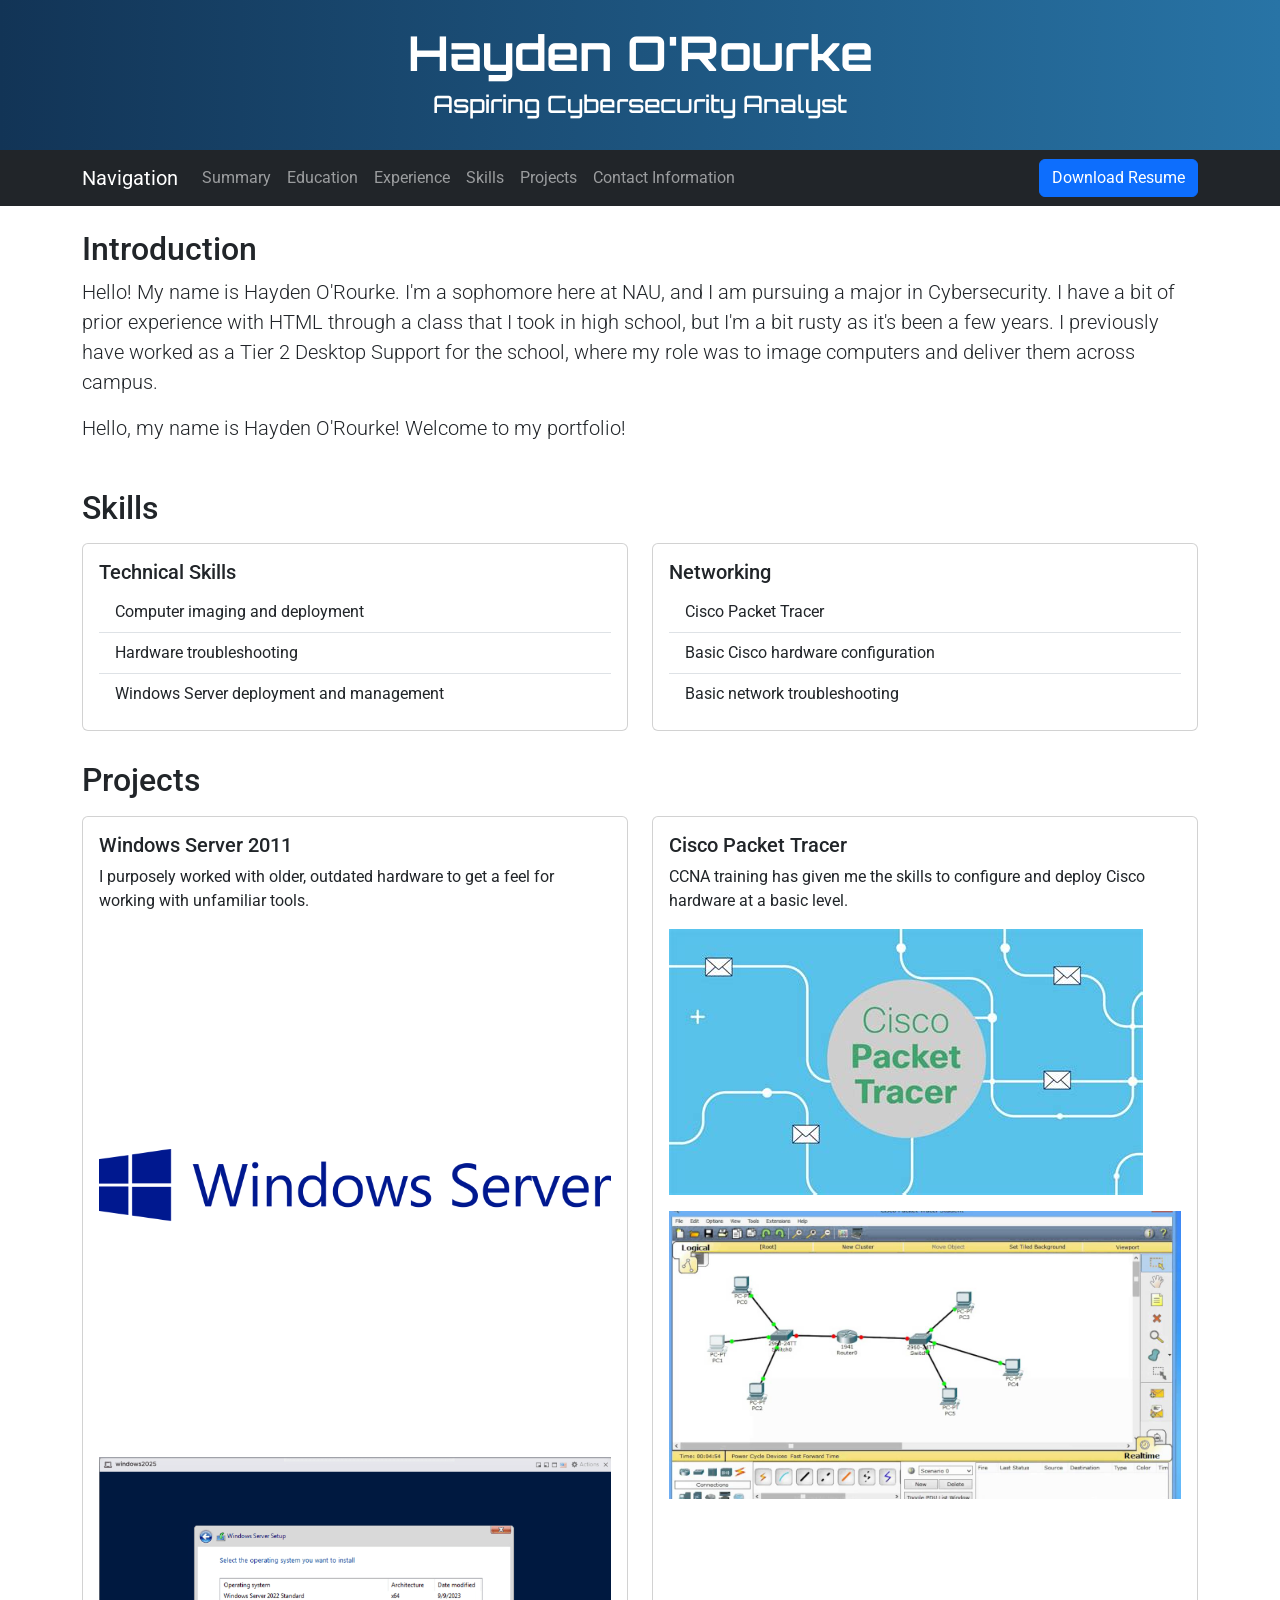
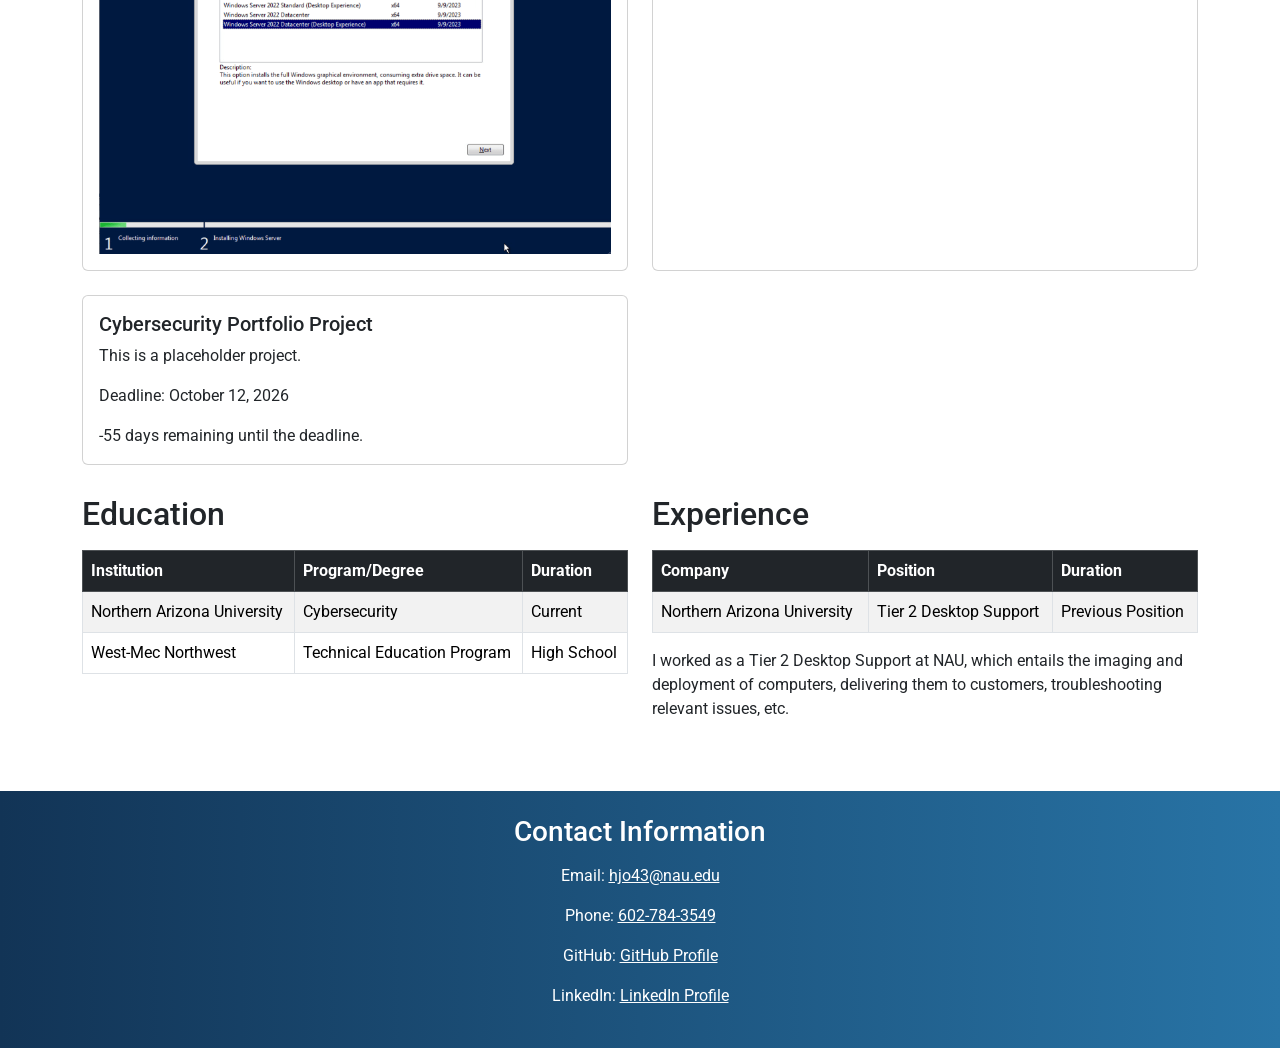
==== commit 705df79c: "week 7 commit" ====
--- a/index.html
+++ b/index.html
@@ -1,11 +1,10 @@
-
 <!DOCTYPE html>
 <html lang="en">
 <head>
     <meta charset="UTF-8">
     <meta name="viewport" content="width=device-width, initial-scale=1.0">
 
-    <title>Hayden O'Rourke - CS-212 - Homework 6</title>
+    <title>Hayden O'Rourke - CS-212 - Homework 7</title>
 
     <link href="https://cdn.jsdelivr.net/npm/bootstrap@5.3.3/dist/css/bootstrap.min.css" rel="stylesheet">
 
@@ -57,7 +56,7 @@
                     </li>
                 </ul>
 
-                <a class="btn btn-primary" href="Hayden O'Rourke Tier 2 Desktop Support Resume.pdf" download>
+                <a id="resumeButton" class="btn btn-primary" href="Hayden O'Rourke Tier 2 Desktop Support Resume.pdf" download>
                     Download Resume
                 </a>
             </div>
@@ -79,6 +78,9 @@
                     worked as a Tier 2 Desktop Support for the school, where my role
                     was to image computers and deliver them across campus.
                 </p>
+
+                <p id="greeting" class="lead"></p>
+
             </section>
 
             <section id="skills" class="col-12">
@@ -164,6 +166,24 @@
                         </div>
                     </div>
 
+                    <div class="col-12 col-md-6">
+                        <div class="card h-100">
+                            <div class="card-body">
+                                <h3 class="h5 card-title">Cybersecurity Portfolio Project</h3>
+
+                                <p class="card-text">
+                                    This is a placeholder project.
+                                </p>
+
+                                <p class="card-text">
+                                    Deadline: October 12, 2026
+                                </p>
+
+                                <p id="daysRemaining" class="card-text"></p>
+                            </div>
+                        </div>
+                    </div>
+
                 </div>
             </section>
 
@@ -263,6 +283,7 @@
     </footer>
 
     <script src="https://cdn.jsdelivr.net/npm/bootstrap@5.3.3/dist/js/bootstrap.bundle.min.js"></script>
+    <script src="app.js"></script>
 
 </body>
-</html>+</html>
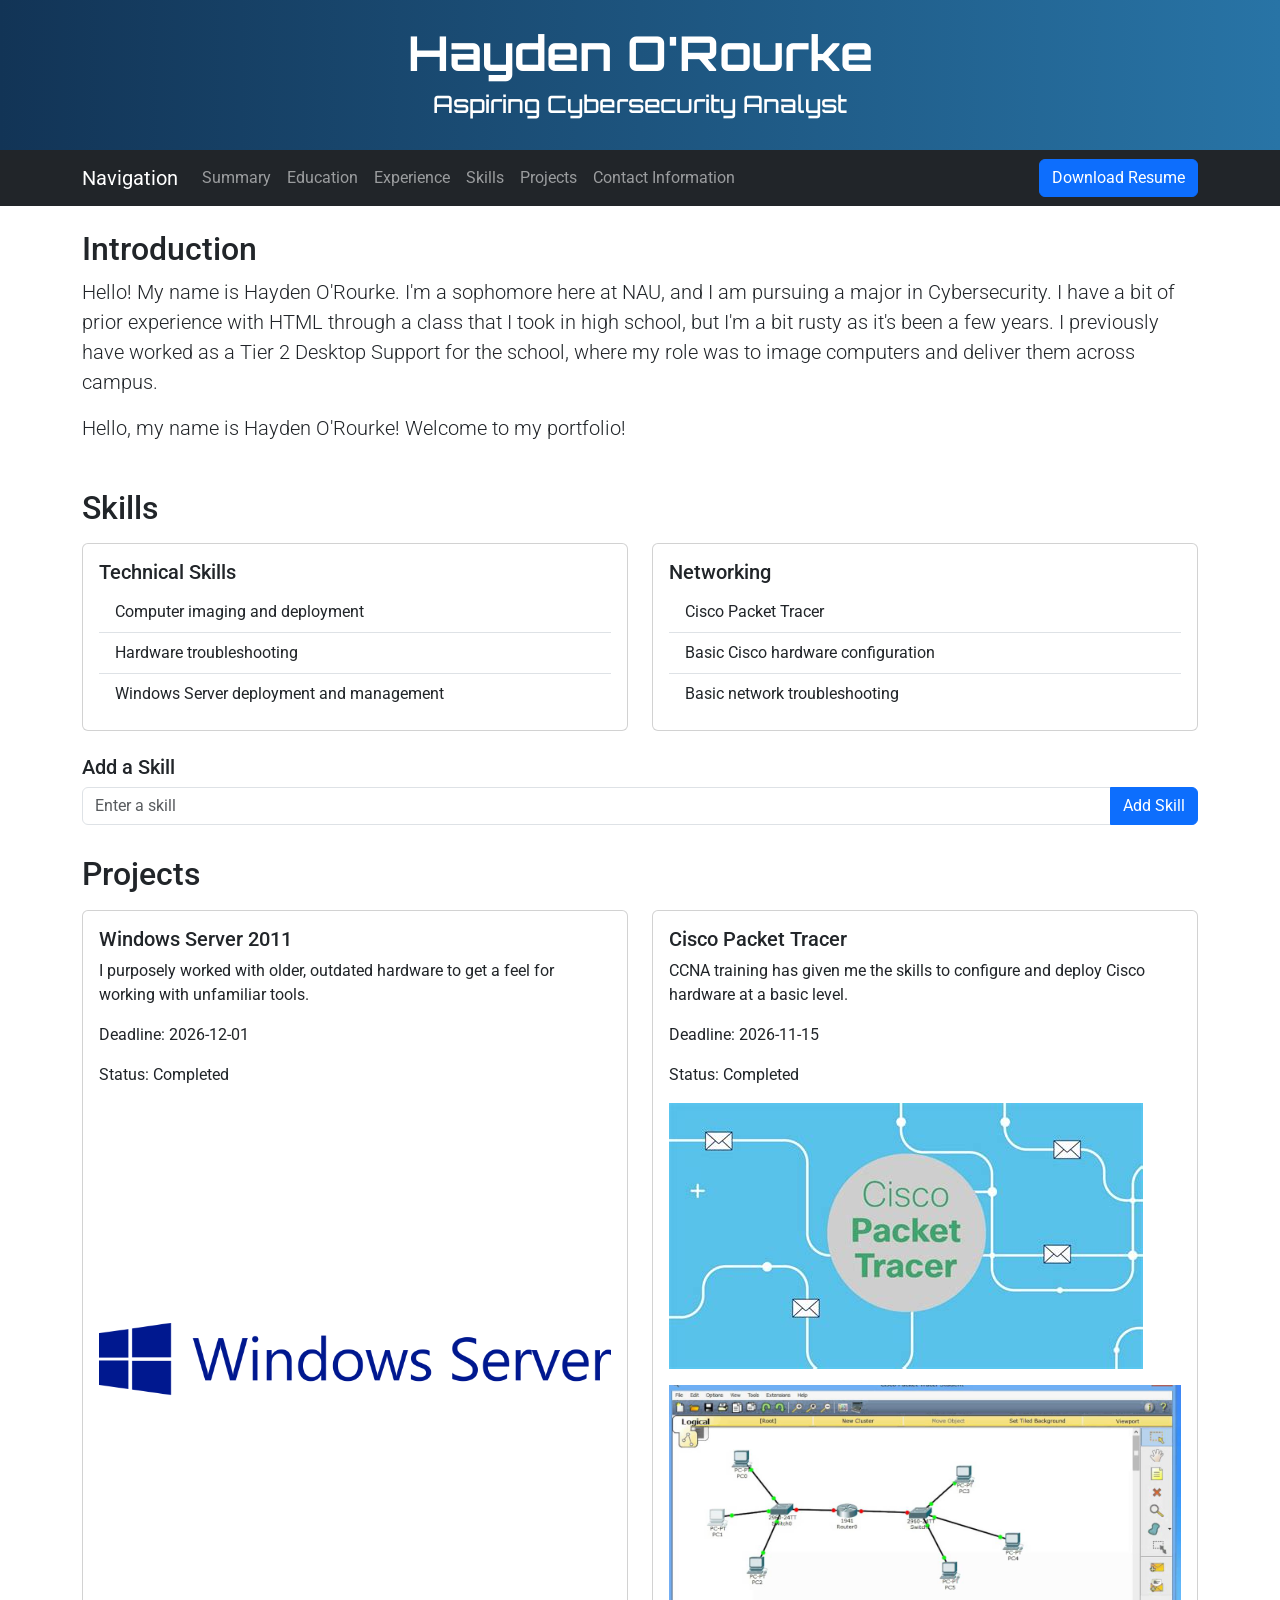
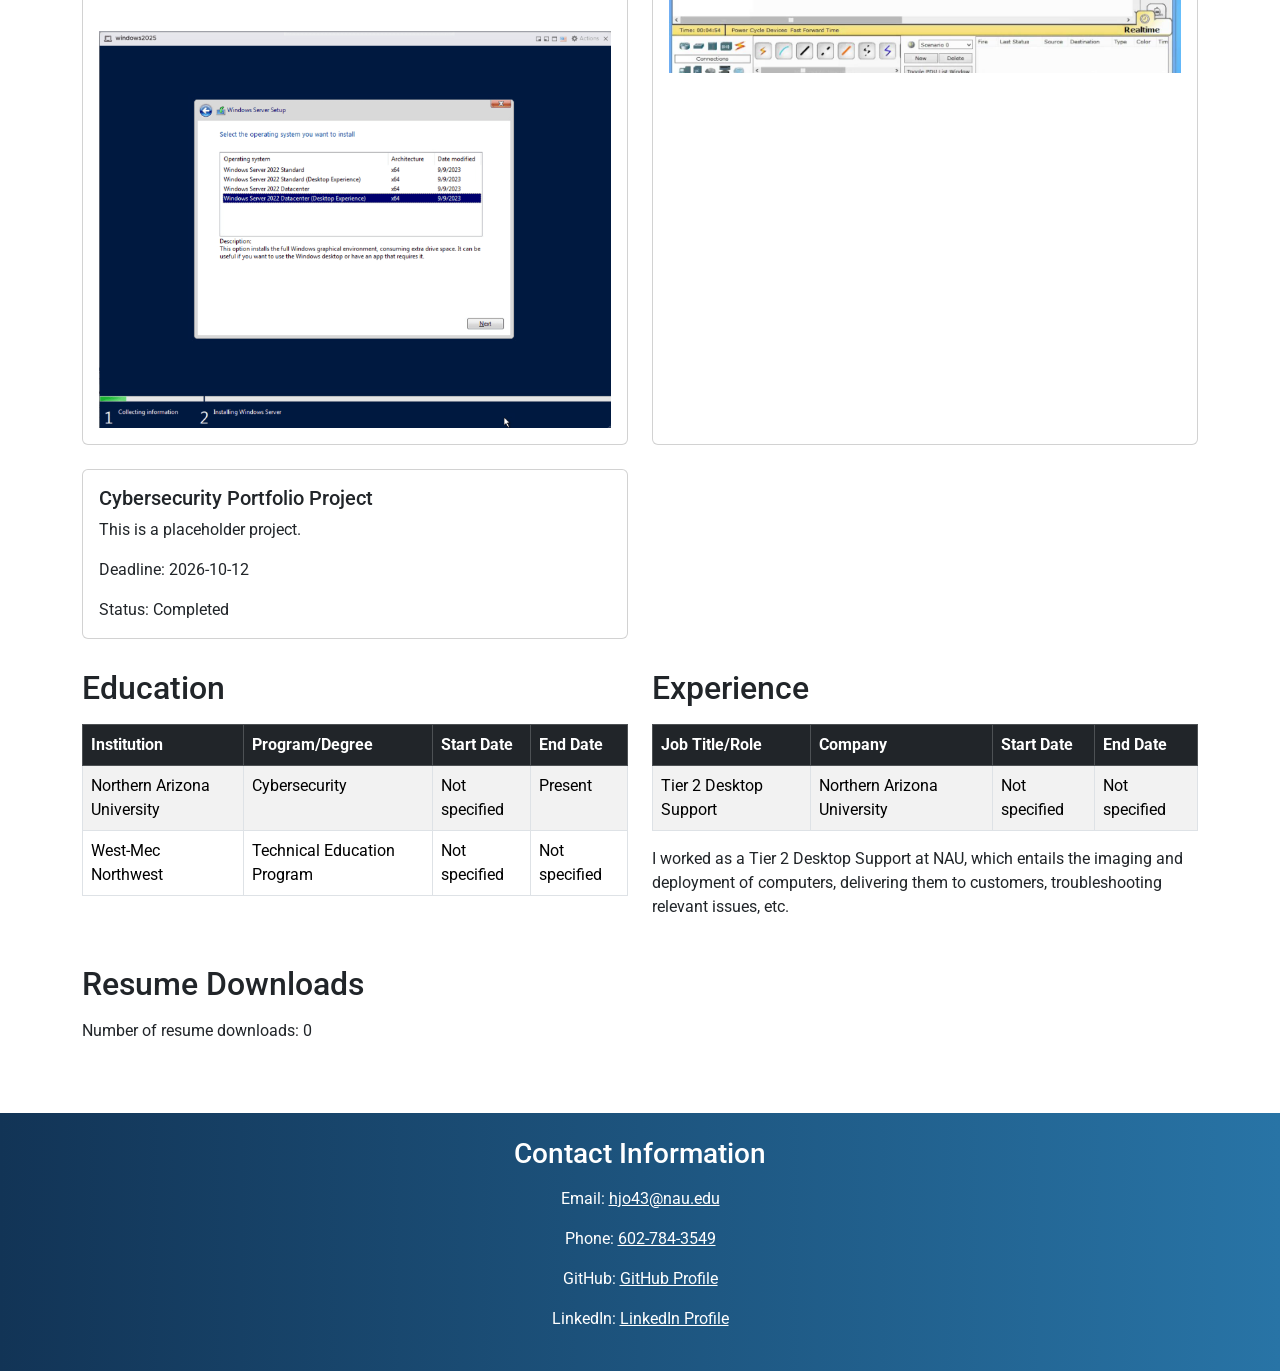
==== commit 35b4d24c: "Add files via upload" ====
--- a/index.html
+++ b/index.html
@@ -1,10 +1,11 @@
+
 <!DOCTYPE html>
 <html lang="en">
 <head>
     <meta charset="UTF-8">
     <meta name="viewport" content="width=device-width, initial-scale=1.0">
 
-    <title>Hayden O'Rourke - CS-212 - Homework 7</title>
+    <title>Hayden O'Rourke - CS-212 - Homework 8</title>
 
     <link href="https://cdn.jsdelivr.net/npm/bootstrap@5.3.3/dist/css/bootstrap.min.css" rel="stylesheet">
 
@@ -80,7 +81,6 @@
                 </p>
 
                 <p id="greeting" class="lead"></p>
-
             </section>
 
             <section id="skills" class="col-12">
@@ -93,7 +93,7 @@
                             <div class="card-body">
                                 <h3 class="h5 card-title">Technical Skills</h3>
 
-                                <ul class="list-group list-group-flush">
+                                <ul id="technicalSkillsList" class="list-group list-group-flush">
                                     <li class="list-group-item">Computer imaging and deployment</li>
                                     <li class="list-group-item">Hardware troubleshooting</li>
                                     <li class="list-group-item">Windows Server deployment and management</li>
@@ -117,128 +117,33 @@
                     </div>
 
                 </div>
+
+                <h3 class="h5 mt-4">Add a Skill</h3>
+
+                <form id="skillForm">
+                    <div class="input-group">
+                        <input type="text" id="skillInput" class="form-control" placeholder="Enter a skill">
+                        <button type="submit" class="btn btn-primary">Add Skill</button>
+                    </div>
+                </form>
             </section>
 
             <section id="projects" class="col-12">
                 <h2 class="h2 mb-3">Projects</h2>
 
-                <div class="row g-4">
-
-                    <div class="col-12 col-md-6">
-                        <div class="card h-100">
-                            <div class="card-body">
-                                <h3 class="h5 card-title">Windows Server 2011</h3>
-
-                                <p class="card-text">
-                                    I purposely worked with older, outdated hardware to get a feel
-                                    for working with unfamiliar tools.
-                                </p>
-
-                                <img src="windows-server-logo-01-3622531575.png"
-                                     class="img-fluid mb-3"
-                                     alt="Windows Server logo">
-
-                                <img src="The-branding-has-not-changed-from-Windows-Server-2025-as-of-yet-1817640475.png"
-                                     class="img-fluid"
-                                     alt="Windows Server branding">
-                            </div>
-                        </div>
-                    </div>
-
-                    <div class="col-12 col-md-6">
-                        <div class="card h-100">
-                            <div class="card-body">
-                                <h3 class="h5 card-title">Cisco Packet Tracer</h3>
-
-                                <p class="card-text">
-                                    CCNA training has given me the skills to configure and deploy
-                                    Cisco hardware at a basic level.
-                                </p>
-
-                                <img src="OIP-591332616.jpg"
-                                     class="img-fluid mb-3"
-                                     alt="Cisco networking project">
-
-                                <img src="maxresdefault-2898280502.jpg"
-                                     class="img-fluid"
-                                     alt="Cisco Packet Tracer project">
-                            </div>
-                        </div>
-                    </div>
-
-                    <div class="col-12 col-md-6">
-                        <div class="card h-100">
-                            <div class="card-body">
-                                <h3 class="h5 card-title">Cybersecurity Portfolio Project</h3>
-
-                                <p class="card-text">
-                                    This is a placeholder project.
-                                </p>
-
-                                <p class="card-text">
-                                    Deadline: October 12, 2026
-                                </p>
-
-                                <p id="daysRemaining" class="card-text"></p>
-                            </div>
-                        </div>
-                    </div>
-
-                </div>
+                <div id="projectList" class="row g-4"></div>
             </section>
 
             <section id="education" class="col-12 col-lg-6">
                 <h2 class="h2 mb-3">Education</h2>
 
-                <div class="table-responsive">
-                    <table class="table table-bordered table-striped table-hover">
-                        <thead class="table-dark">
-                            <tr>
-                                <th scope="col">Institution</th>
-                                <th scope="col">Program/Degree</th>
-                                <th scope="col">Duration</th>
-                            </tr>
-                        </thead>
-
-                        <tbody>
-                            <tr>
-                                <td>Northern Arizona University</td>
-                                <td>Cybersecurity</td>
-                                <td>Current</td>
-                            </tr>
-
-                            <tr>
-                                <td>West-Mec Northwest</td>
-                                <td>Technical Education Program</td>
-                                <td>High School</td>
-                            </tr>
-                        </tbody>
-                    </table>
-                </div>
+                <div id="educationTable" class="table-responsive"></div>
             </section>
 
             <section id="experience" class="col-12 col-lg-6">
                 <h2 class="h2 mb-3">Experience</h2>
 
-                <div class="table-responsive">
-                    <table class="table table-bordered table-striped table-hover">
-                        <thead class="table-dark">
-                            <tr>
-                                <th scope="col">Company</th>
-                                <th scope="col">Position</th>
-                                <th scope="col">Duration</th>
-                            </tr>
-                        </thead>
-
-                        <tbody>
-                            <tr>
-                                <td>Northern Arizona University</td>
-                                <td>Tier 2 Desktop Support</td>
-                                <td>Previous Position</td>
-                            </tr>
-                        </tbody>
-                    </table>
-                </div>
+                <div id="experienceTable" class="table-responsive"></div>
 
                 <p>
                     I worked as a Tier 2 Desktop Support at NAU, which entails the
@@ -247,6 +152,12 @@
                 </p>
             </section>
 
+            <section id="resumeDownloads" class="col-12">
+                <h2 class="h2 mb-3">Resume Downloads</h2>
+
+                <p>Number of resume downloads: <span id="downloadCount">0</span></p>
+            </section>
+
         </div>
     </main>
 
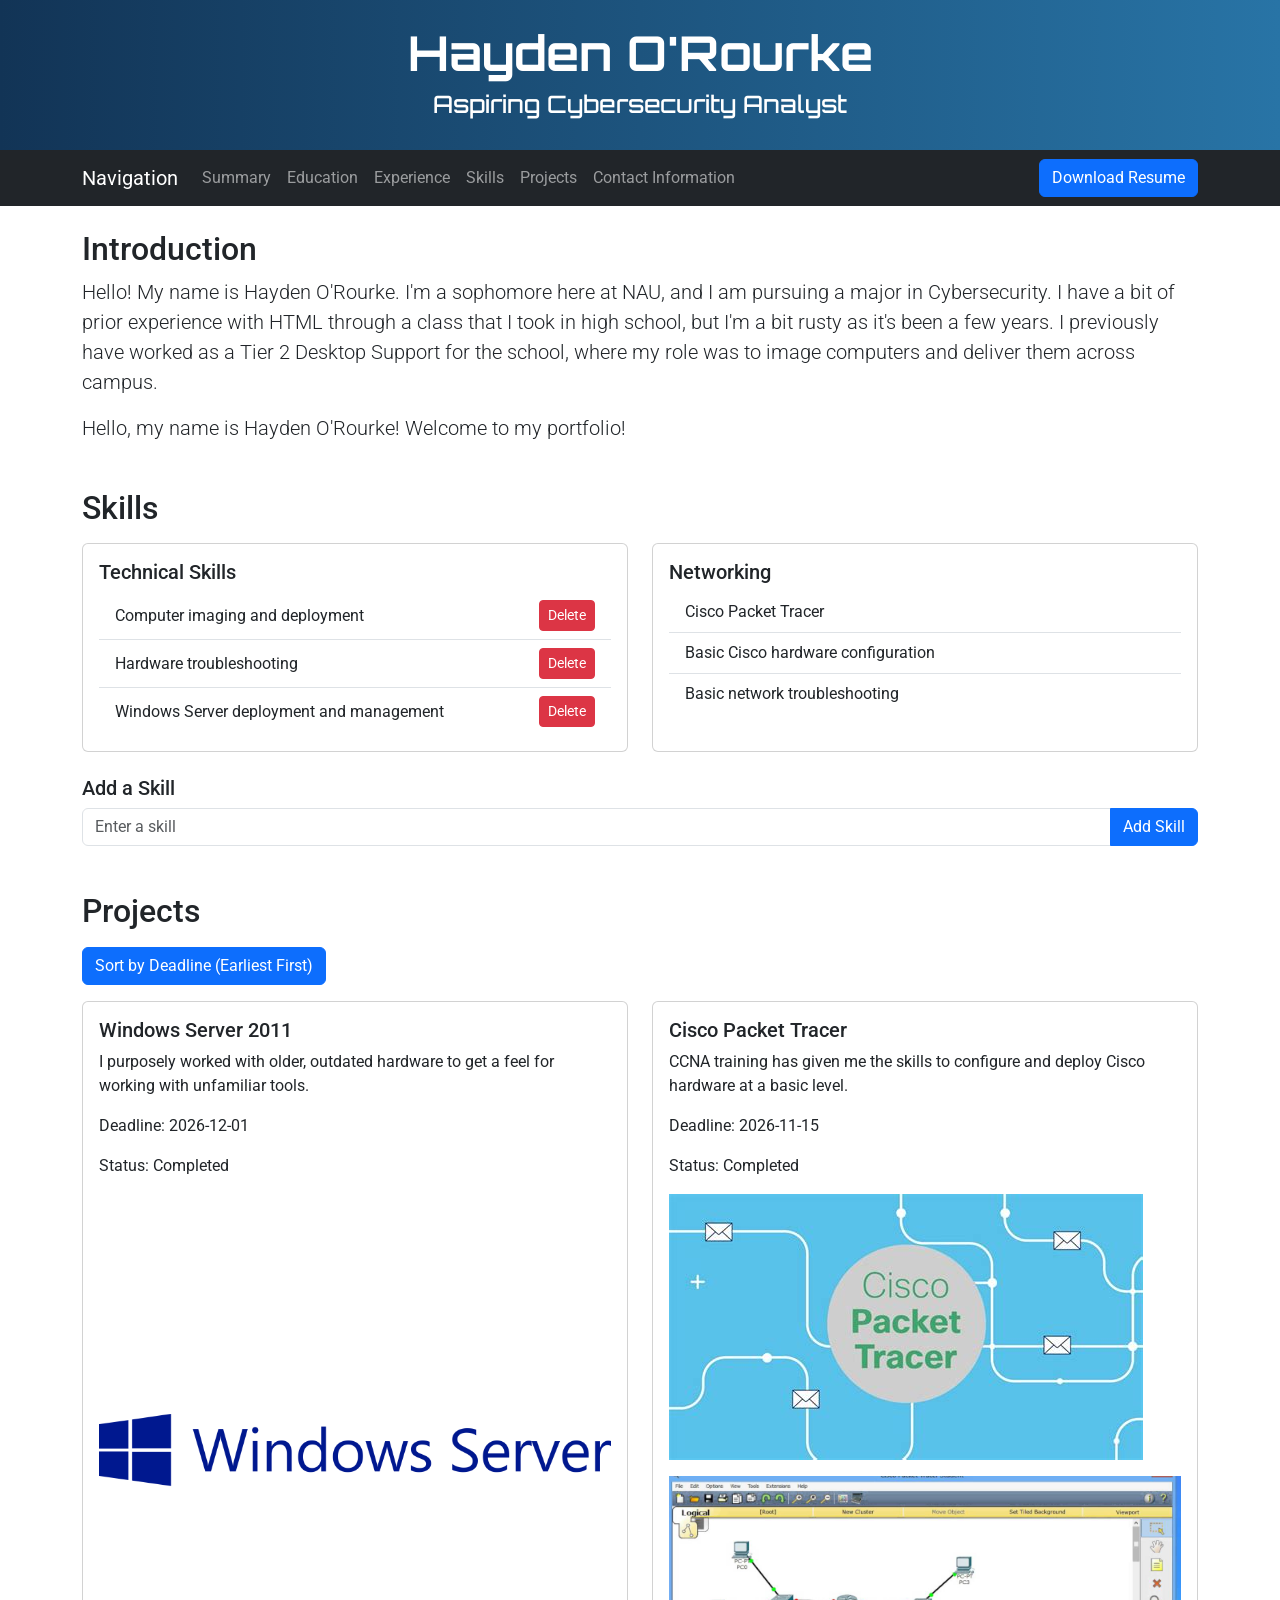
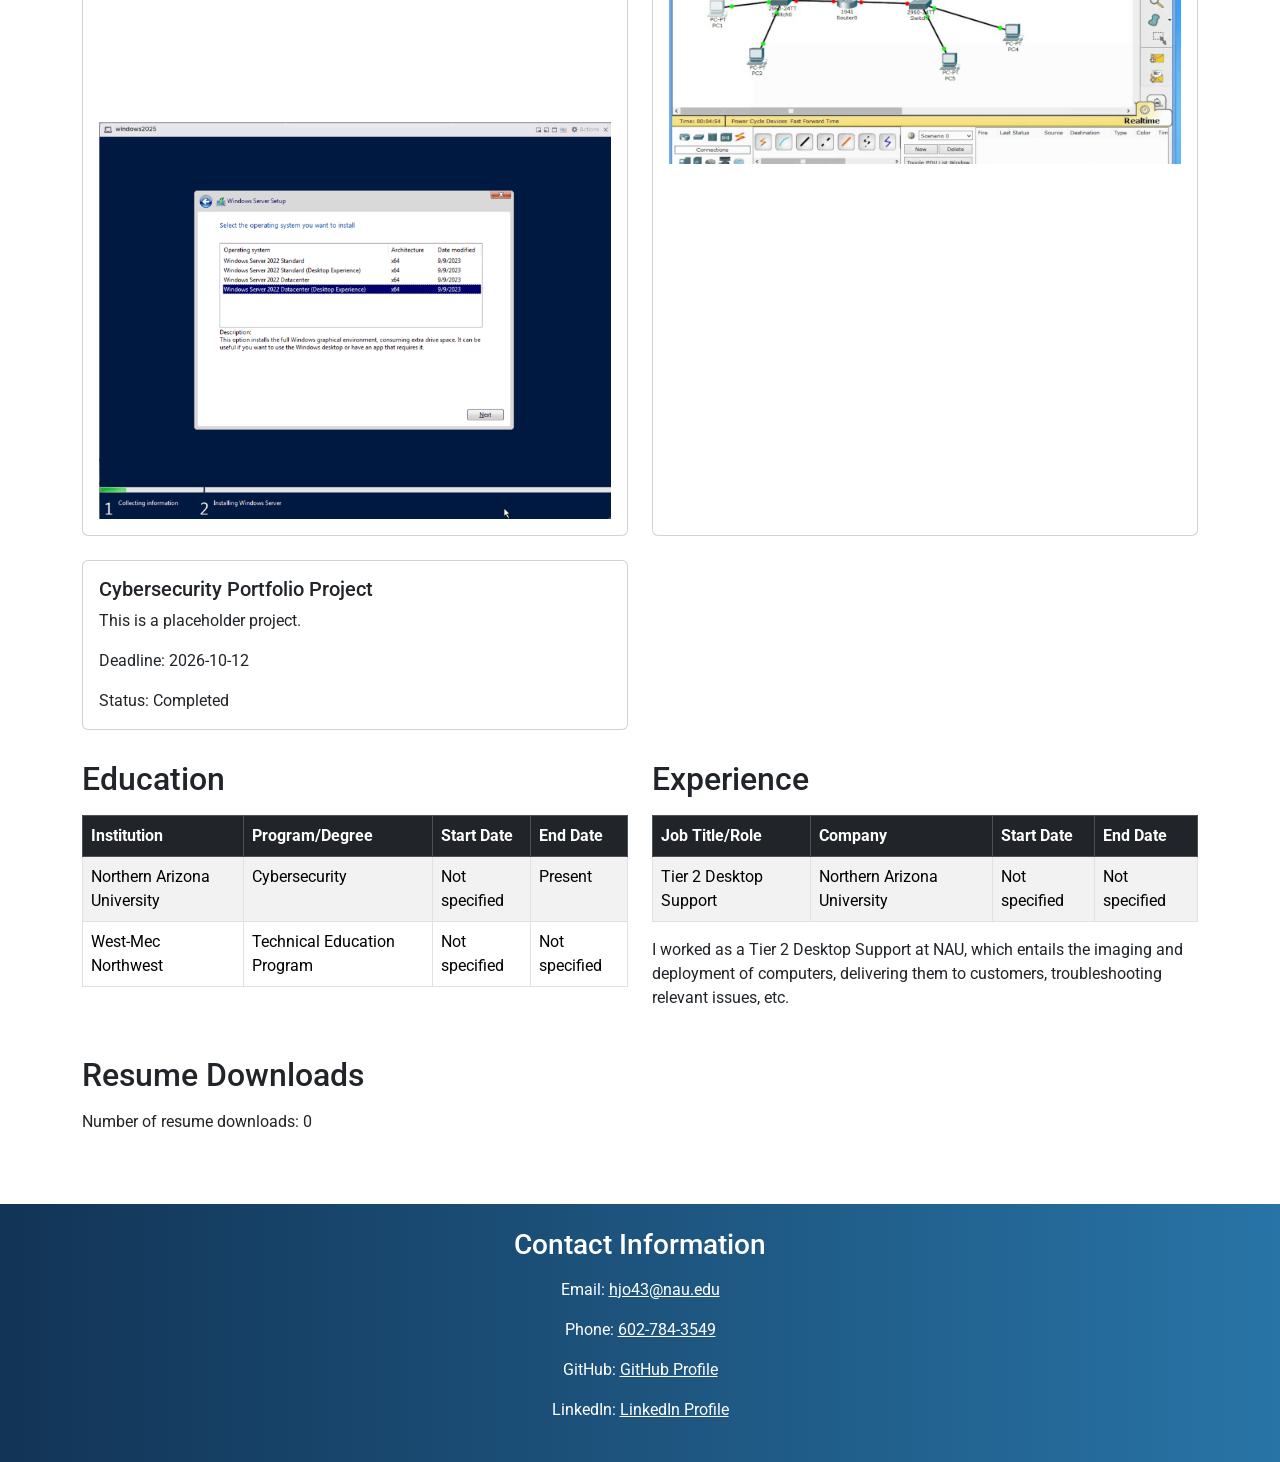
==== commit 35c502ad: "homework 9 init commit" ====
--- a/index.html
+++ b/index.html
@@ -1,16 +1,13 @@
-
 <!DOCTYPE html>
 <html lang="en">
 <head>
     <meta charset="UTF-8">
     <meta name="viewport" content="width=device-width, initial-scale=1.0">
 
-    <title>Hayden O'Rourke - CS-212 - Homework 8</title>
+    <title>Hayden O'Rourke - CS-212 - Homework 9</title>
 
     <link href="https://cdn.jsdelivr.net/npm/bootstrap@5.3.3/dist/css/bootstrap.min.css" rel="stylesheet">
-
     <link rel="stylesheet" href="styles.css">
-
     <link href="https://fonts.googleapis.com/css2?family=Roboto:wght@400;700&family=Orbitron:wght@500;700&display=swap" rel="stylesheet">
 </head>
 
@@ -36,7 +33,7 @@
             </button>
 
             <div class="collapse navbar-collapse" id="navbarContent">
-                <ul class="navbar-nav me-auto mb-2 mb-lg-0">
+                <ul id="navMenu" class="navbar-nav me-auto mb-2 mb-lg-0">
                     <li class="nav-item">
                         <a class="nav-link" href="#summary">Summary</a>
                     </li>
@@ -125,12 +122,14 @@
                         <input type="text" id="skillInput" class="form-control" placeholder="Enter a skill">
                         <button type="submit" class="btn btn-primary">Add Skill</button>
                     </div>
+                    <p id="skillMessage" class="mt-2"></p>
                 </form>
             </section>
 
             <section id="projects" class="col-12">
                 <h2 class="h2 mb-3">Projects</h2>
 
+                <button type="button" id="sortProjects" class="btn btn-primary mb-3">Sort by Deadline (Earliest First)</button>
                 <div id="projectList" class="row g-4"></div>
             </section>
 
@@ -194,7 +193,8 @@
     </footer>
 
     <script src="https://cdn.jsdelivr.net/npm/bootstrap@5.3.3/dist/js/bootstrap.bundle.min.js"></script>
+    <script src="https://code.jquery.com/jquery-3.7.1.min.js"></script>
     <script src="app.js"></script>
 
 </body>
-</html>
+</html>
